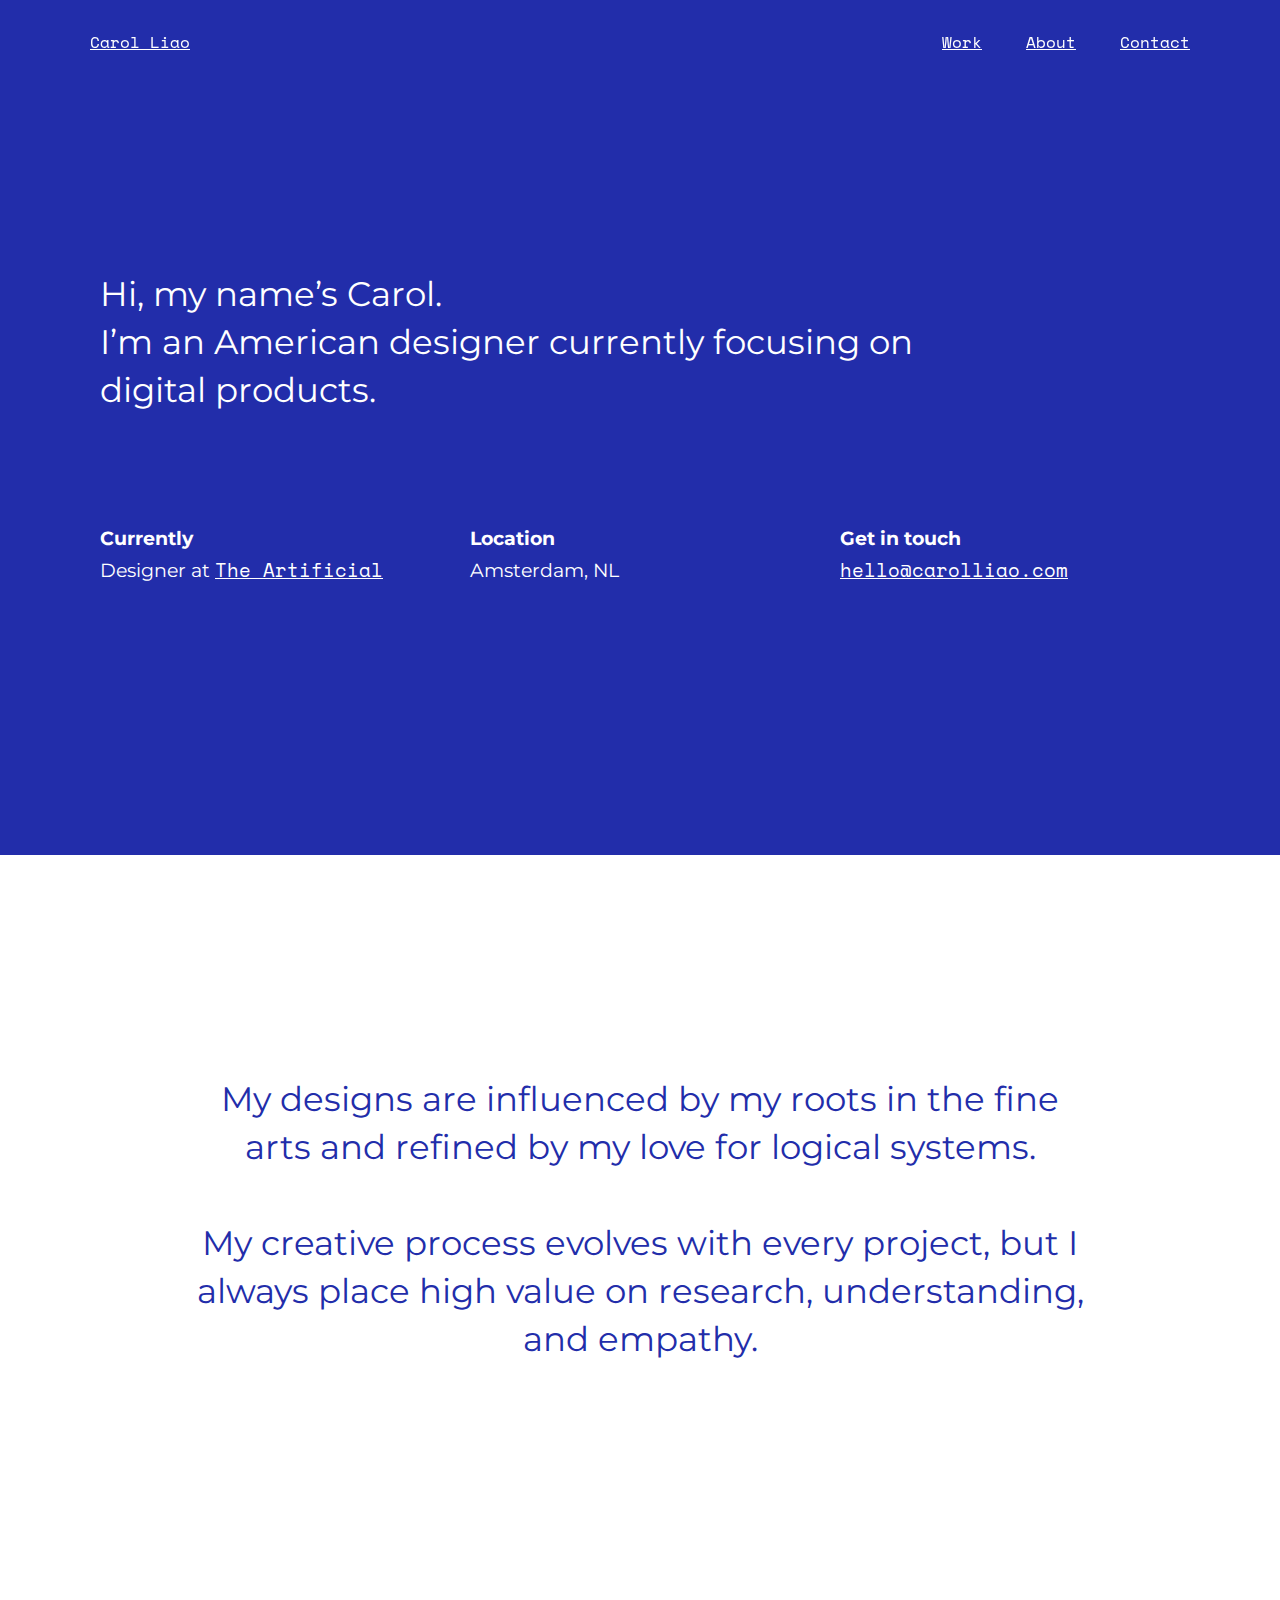
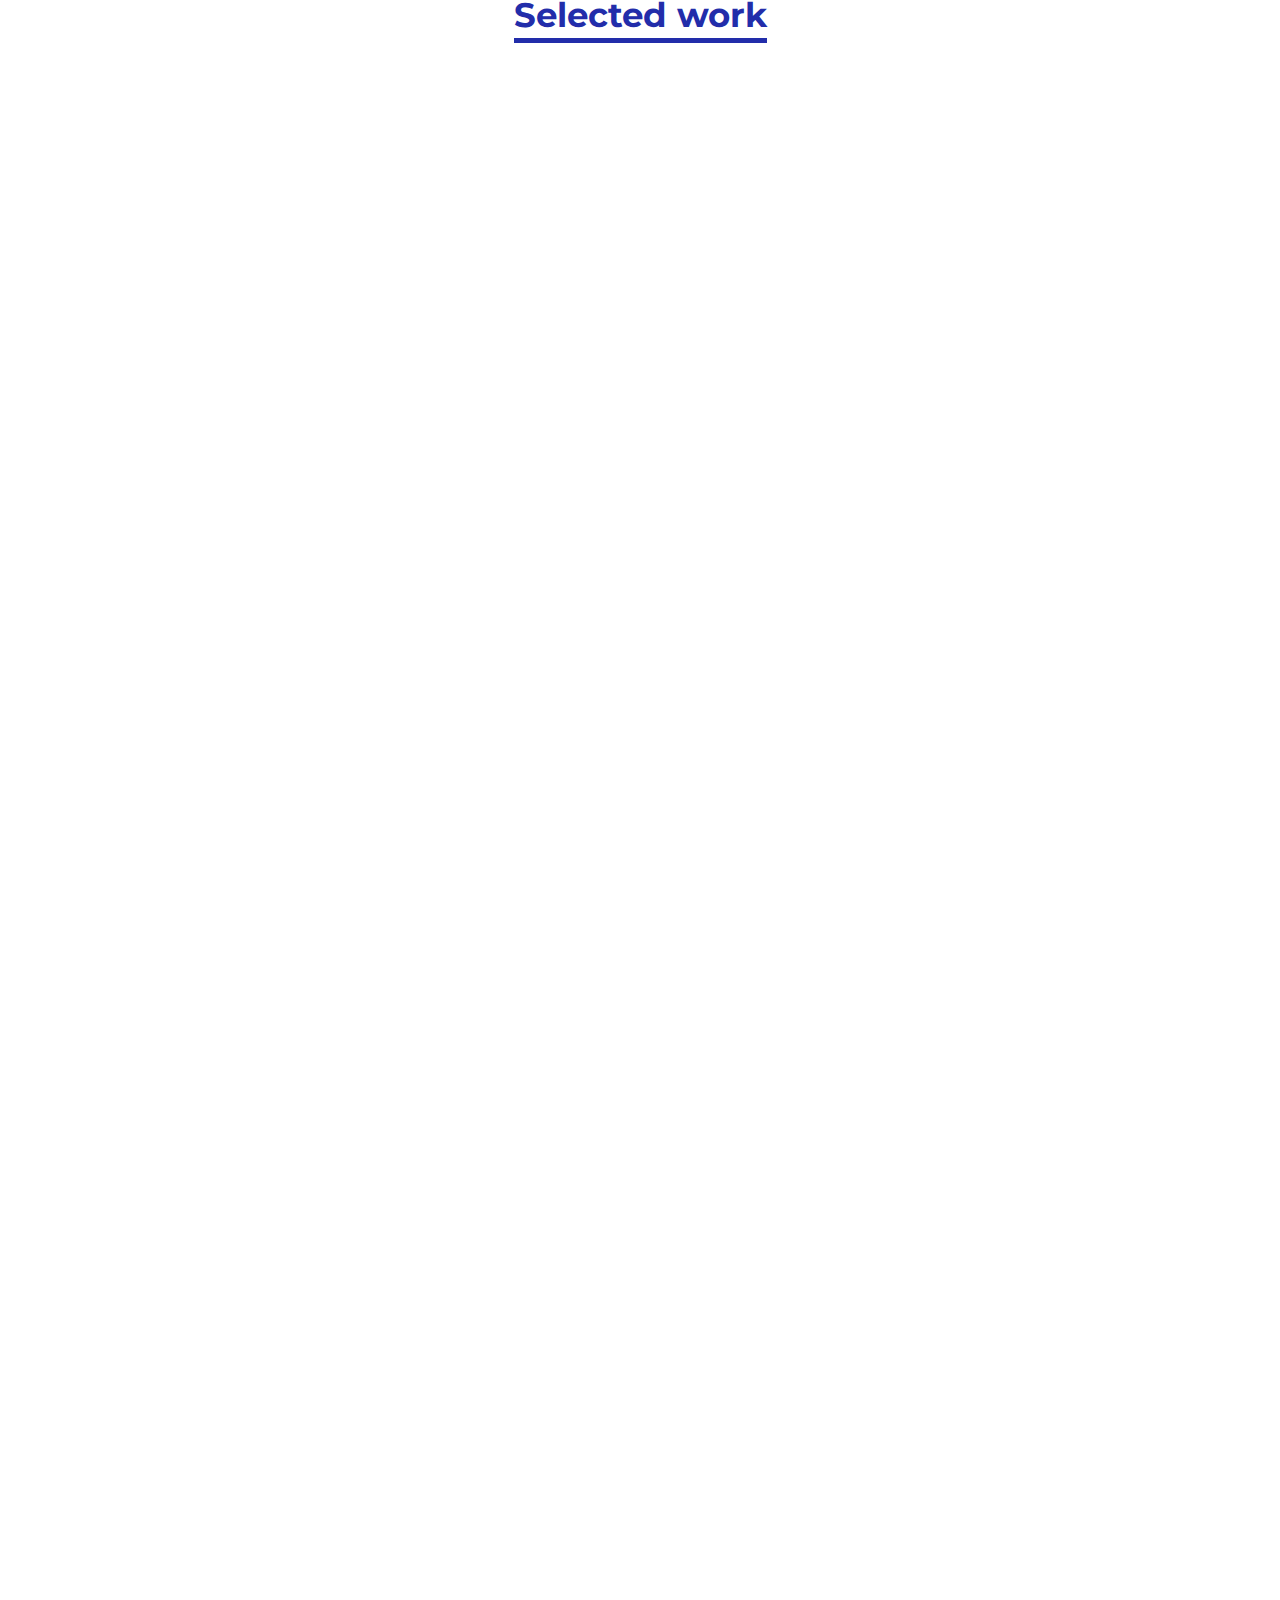
==== index.html @ 1e053249 "changing twitter link to GitHub" ====
<!DOCTYPE html>
<html lang="en">
    <head>
    <!-- –––––––––––––––––––––––––––– 
     BASIC PAGE NEEDS 
     –––––––––––––––––––––––––––– -->
        <meta charset="utf-8">
        <meta content="IE=edge" http-equiv="X-UA-Compatible">
        <meta content="user-scalable=no, width=device-width, initial-scale=1.0" name="viewport">
        <meta content="yes" name="apple-mobile-web-app-capable"><!-- The above 3 meta tags *must* come first in the head; any other head content must come *after* these tags -->
        <meta content="" name="description">
        <meta content="" name="author">
        <meta name="keywords" content=“ UX designer, UI designer, interaction designer, product designer, user experience design, visual design, multidisciplinary designer, graphic design, full stack designer, Boston University, creative, Internet of Things, women in tech, women in design, woman”/>
        <!--     <link rel="icon" href="../../favicon.ico">-->
        <title>
            Carol Liao | Graphic and UX Designer
        </title>
    <!-- –––––––––––––––––––––––––––– 
     CSS 
     –––––––––––––––––––––––––––– -->
        <link href="css/bootstrap.min.css" rel="stylesheet">
        <link href="css/style.css" rel="stylesheet">
        <link href="css/jquery.fancybox.css?v=2.1.5" media="screen" rel="stylesheet" type="text/css">
        <link href="css/paging.css" rel="stylesheet"><!-- Resource style -->
        
    <!-- –––––––––––––––––––––––––––– 
     JAVASCRIPT
     –––––––––––––––––––––––––––– -->

        <script src="js/jquery-2.1.1.min.js">
        </script>
        <script src="js/modernizr.js">
        </script>
        <script src="js/main.js">
        </script>
        <script>
              (function(i, s, o, g, r, a, m) {
                  i['GoogleAnalyticsObject'] = r;
                  i[r] = i[r] || function() {
                      (i[r].q = i[r].q || []).push(arguments)
                  }, i[r].l = 1 * new Date();
                  a = s.createElement(o),
                      m = s.getElementsByTagName(o)[0];
                  a.async = 1;
                  a.src = g;
                  m.parentNode.insertBefore(a, m)
              })(window, document, 'script', '//www.google-analytics.com/analytics.js', 'ga');

              ga('create', 'UA-42166381-1', 'auto');
              ga('send', 'pageview');
        </script>
    </head>
    <body>
        <!-- Menus -->
        <div class="container">
            <div class="menu white transition">
                <div class="col-lg-12">
                    <a class="col-lg-3 name" href="index.html#hero">Carol Liao</a>
                    <div class="col-lg-9 nav">
                    <ul>
                        <li><a href="#work">Work</a></li>
                        <li><a href="#about">About</a></li>
                        <li> <a href="#contact">Contact</a></li>
                    </ul>
                    </div>
                </div>
            </div>
        </div>
        <div class="side transition fade">
            Graphic and UX designer
        </div>
        <nav class="transition fade" id="cd-vertical-nav">
            <ul>
                <li>
                    <a data-number="1" href="#section1"><span class="cd-dot"></span> <span class="cd-label">Philips Sonicare Breath</span></a>
                </li>
                <li>
                    <a data-number="2" href="#section2"><span class="cd-dot"></span> <span class="cd-label">Monolith</span></a>
                </li>
             <!--    <li>
                    <a data-number="3" href="#section3"><span class="cd-dot"></span> <span class="cd-label">Philips Avent uGrow</span></a>
                </li> -->
                <li>
                    <a data-number="3" href="#section4"><span class="cd-dot"></span> <span class="cd-label">to [icon]</span></a>
                </li>
                <li>
                    <a data-number="4" href="#section5"><span class="cd-dot"></span> <span class="cd-label">Travel Pong</span></a>
                </li>
                <li>
                    <a data-number="5" href="#section6"><span class="cd-dot"></span> <span class="cd-label">Matterhorn</span></a>
                </li>
                <li>
                    <a data-number="6" href="#section7"><span class="cd-dot"></span> <span class="cd-label">Connective Framework</span></a>
                </li>
            </ul>
        </nav><a class="cd-nav-trigger cd-img-replace">Open navigation<span></span></a> 

        <!-- hero -->
        <div id="hero">
            <div class="background show transition">
                <div class="container">
                    <div class="col-md-10 herotext">
                        <h2>
                            Hi, my name’s Carol.<br>
                            I’m an American designer currently focusing on digital products.
                        </h2>
                    </div>
                        <h4 class="col-md-4 topmd herodetails">
                            <strong>Currently</strong><br>
                            Designer at <a href="http://www.theartificial.nl" target="blank">The Artificial</a>
                        </h4>
                        <h4 class="col-md-4 topmd herodetails">
                            <strong>Location</strong><br>
                            Amsterdam, NL
                        </h4>
                        <h4 class="col-md-4 topmd herodetails">
                            <strong>Get in touch</strong><br>
                            <a href="mailto:hello@carolliao.com" target="blank">hello@carolliao.com</a>
                        </h4>
                </div>
            </div>
        </div>

        <!-- statement -->
        <div class="container" id="statement">
            <div class="col-lg-10 col-lg-push-1">
                <h2 class="toplg center">
                    My designs are influenced by my roots in the fine arts and refined by my love for logical systems.<br>
                    <br>
                    My creative process evolves with every project, but I always place high value on research, understanding, and empathy.
                </h2>

                  <div class="center">
                    <h1 class="underline toplg">
                        Selected work
                    </h1>
                </div>
            </div>
        </div>

        <!-- Work -->
        <div class="transition fade">
            <div id="work">
                <section class="cd-section preview" id="section1">
                <div class="solid"></div>
                    <div class="container">
                        <div class="col-lg-4 topmd">
                            <h5>
                                UX / UI design
                            </h5>
                            <h1>
                                <a href="sonicarebreath.html">Philips Sonicare Breath App</a>
                            </h1>
                            <p>
                                A digital experience centered around animated visualizations designed to accompany a connected breath measuring device. <br><a href="sonicarebreath.html">More details</a>
                            </p>
                        </div><a href="sonicarebreath.html"><img class="col-lg-8" src="img/breath-0.png"></a>
                    </div>
                        <div class="container">
                            <a href="sonicarebreath.html"><img alt="Philips Sonicare Breath App" class="col-md-6 photo topoverlap" src="img/breath-3.gif"></a> <a href="sonicarebreath.html"><img alt="Philips Sonicare Breath App" class="col-md-7 col-md-push-5 photo bottomoverlap" src="img/breath-2.jpg"></a>
                        </div>
                </section><!-- cd-section -->
                
                <section class="cd-section preview" id="section2">
                <div class="solid"></div>
                    <div class="container">
                        <div class="col-lg-4 col-lg-push-8 topmd">
                            <h5>
                                UX / UI design
                            </h5>
                            <h1>
                                <a href="monolith.html">Monolith</a>
                            </h1>
                            <p>
                                A tool to help retailers take action and increase their in-store conversion. <br><a href="monolith.html">More details</a>
                            </p>

                        </div><a href="monolith.html"><img alt="Monolith" class="col-lg-8 col-lg-pull-4" src="img/monolith-0.png"></a>
                    </div>
                        <div class="container">
                            <a href="monolith.html"><img alt="Monolith" class="col-md-6 col-md-push-6 photo topoverlap" src="img/monolith-2.jpg"></a> <a href="monolith.html"><img alt="Monolith" class="col-md-7 bottomoverlap" src="img/monolith-5.png"></a>
                        </div>
                </section>
                <!-- <section class="cd-section preview" id="section3">
                <div class="solid"></div>
                    <div class="container">
                        <div class="col-lg-4 topmd">
                            <h5>
                                UX / UI design
                            </h5>
                            <h1>
                                <a href="ugrow.html">Philips Avent uGrow</a>
                            </h1>
                            <p>
                                An app that collects data from connected devices to provide parents with insights and personalized advice. <br><a href="ugrow.html">More details</a>
                            </p>
                        </div><a href="ugrow.html"><img alt="Philips AVENT uGrow app" class="col-lg-8" src="img/ugrow-0.png"></a>
                    </div>
                        <div class="container">
                            <a href="ugrow.html"><img alt="Philips AVENT uGrow app" class="col-md-7 photo topoverlap" src="img/ugrow-3.jpg"></a> <a href="ugrow.html"><img alt="Philips AVENT uGrow app" class="col-md-6 col-md-push-6 photo bottomoverlap" src="img/ugrow-2.png"></a>
                        </div>
                </section> -->
            <section class="cd-section preview" id="section4">
            <div class="solid"></div>
                <div class="container">
                    <div class="col-lg-4 col-lg-push-8 topmd">
                        <h5>
                            Iconography
                        </h5>
                        <h1>
                            <a href="toicon.html">to [icon]</a>
                        </h1>
                        <p>
                            A project to provide pixel-perfect icon series to the public for free. <br><a href="toicon.html">More details</a>
                        </p>
                    </div><a href="toicon.html"><img alt="to [icon]" class="col-lg-8 col-lg-pull-4" src="img/toicon-0.png"></a>
                </div>
                    <div class="container">
                        <a href="toicon.html"><img alt="to [icon]" class="col-md-7" src="img/toicon-1.png"></a> <a href="toicon.html"><img alt="to [icon]" class="col-md-5" src="img/toicon-4.gif"></a>
                    </div>
            </section>
            <section class="cd-section preview" id="section5">
            <div class="solid"></div>
                <div class="container">
                    <div class="col-lg-4 topmd">
                        <h5>
                            Photography / Web Design
                        </h5>
                        <h1>
                            <a href="travelpong.html">Travel Pong</a>
                        </h1>
                        <p>
                            A blog documenting a series of beer pong matches taking place in extraordinary locations through stories and photography. <br><a href="travelpong.html">More details</a>
                        </p>
                    </div><a href="travelpong.html"><img class="col-lg-8" src="img/travelpong-0.png"></a>
                </div>
                    <div class="container topsm">
                        <a href="travelpong.html"><img alt="Travel Pong" class="col-md-7 photo topoverlap" src="img/travelpong-1.jpg"></a> <a href="travelpong.html"><img alt="Travel Pong" class="col-md-6 col-md-push-6 photo bottomoverlap" src="img/travelpong-2.jpg"></a>
                    </div>
            </section>
            <section class="cd-section preview" id="section6">
            <div class="solid"></div>
                <div class="container">
                    <div class="col-lg-4 col-lg-push-8 topmd">
                        <h5>
                            Print Design
                        </h5>
                        <h1>
                            <a href="matterhorn.html">Matterhorn</a>
                        </h1>
                        <p>
                            An artist's book to capture the experience of viewing a three-dimensional sculpture in a two-dimensional booklet.<br><a href="matterhorn.html">More details</a>
                        </p>
                    </div><a href="matterhorn.html"><img class="col-lg-8 col-lg-pull-4" src="img/matterhorn-0.png"></a>
                </div>
                    <div class="container">
                        <a href="matterhorn.html"><img alt="Matterhorn" class="col-md-9 col-md-push-3 topsm topoverlap" src="img/matterhorn-1.png"></a> <a href="matterhorn.html"><img alt="Matterhorn" class="col-md-7 photo bottomoverlap" src="img/matterhorn-2.jpg"></a>
                    </div>
            </section>
            <section class="cd-section preview" id="section7">
            <div class="solid"></div>
                <div class="container">
                    <div class="col-lg-4 topmd">
                        <h5>
                            BFA Thesis
                        </h5>
                        <h1>
                            <a href="connectiveframework.html">Connective Framework</a>
                        </h1>
                        <p>
                            A series of formal and conceptual design experiments to study different types of connections and evoke the intricate ways disparate things can come together. <br><a href="connectiveframework.html">More details</a>
                        </p>
                    </div><a href="connectiveframework.html"><img class="col-lg-8" src="img/connectiveframework-0.png"></a>
                </div>
                    <div class="container topsm">
                        <a href="connectiveframework.html"><img alt="Connective Framework BFA Thesis" class="col-md-6 photo topoverlap" src="img/connectiveframework-2.jpg"></a> <a href="connectiveframework.html"><img alt="Connective Framework BFA Thesis" class="col-md-7 col-md-push-6 bottomoverlap" src="img/connectiveframework-4.gif"></a>
                    </div>
            </section><!-- end fade -->
            </div>

            <!-- about -->
            <div id="about">
                <div class="center">
                    <h1 class="underline">
                        A bit about me
                    </h1>
                </div>
                <div class="container">
                    <div class="col-md-7 topmd">
                        <h3>
                            My specialties lie in UX/UI, print, & editorial design. I also dabble in front-end coding, writing, and handlettering.<br>
                            <br>
                        </h3>
                        <h3>
                            I spend my spare time refining "The Carolizer" cocktail and seeing as much of the world as I can.
                        </h3>
                    </div>
                    <div class="col-md-4 col-md-push-1 topmd">
                        <h3>
                            Other things i &hearts;
                            <ul class="aboutimages">
                                <li>
                                    Battlestar Galactica
                                </li>
                                <li>
                                    Fun typography
                                </li>
                                <li>
                                    The Lonely Island
                                </li>
                                <li>
                                    Rick and Morty
                                </li>
                                <li>
                                    Chet Faker
                                </li>
                                <li>
                                    Breakfast for dinner
                                </li>
                                <li class="bg">
                                    
                                </li>
                            </ul>
                        </h3>
                    </div>
                </div><!-- end about -->
            </div>

            <!-- footer -->
            <div id="contact">
                <div class="container">
                    <div class="col-md-12 center">
                        <h3>
                            CV and references available upon request<br>
                        
                            <a href="mailto:hello@carolliao.com" target="blank">hello@carolliao.com</a>
                        </h3>
                        <h3 class="topmd">
                            Elsewhere on the web<br>
                            <a href="http://www.linkedin.com/in/cliao90" target="blank">linkedin</a> / <a href="http://medium.com/@thecarolizer" target="blank">medium</a> / <a href="http://www.behance.net/carolliao" target="blank">behance</a> / <a href="https://github.com/cliao" target="blank">github</a>
                        </h3>
                    </div>
                </div>
                <div class="container toplg">
                    <div class="col-xs-6">
                        <h5>
                            copyright 2017
                        </h5>
                    </div>
                    <div class="col-xs-6">
                        <h5 class="right">
                            portfolio v4
                        </h5>
                    </div>
                </div>
            </div><!-- end footer -->
        </div>
    <!-- –––––––––––––––––––––––––––– 
     JAVASCRIPT
     –––––––––––––––––––––––––––– -->
        <!-- SMOOTH SCROLL TO ANCHOR POINT-->
        <script type="text/javascript">
              $('a[href*=#]:not([href=#])').click(function() {
                  if(location.pathname.replace(/^\//, '') == this.pathname.replace(/^\//, '') || location.hostname == this.hostname) {

                      var target = $(this.hash);
                      target = target.length ? target : $('[name=' + this.hash.slice(1) + ']');
                      if(target.length) {
                          $('html,body').animate({
                              scrollTop: target.offset().top
                          }, 250);
                          return false;
                      }
                  }
              });
        </script>
    </body>
</html>
---- css/style.css ----
@import url('https://fonts.googleapis.com/css?family=Montserrat:400,500,700|Space+Mono');

/* ––––––––––––––––––––––––––––
   GENERAL STYLES
   –––––––––––––––––––––––––––– */

body {
    font-family: 'montserrat', sans-serif;
    font-size: 1rem;
    max-width: 100%;
    overflow-x: hidden;
    color: #222daa;
    text-align: left;
}

ol, ul {
    list-style: none;
    padding: 0;
}

img {
    width: 100%;
    margin-bottom: 60px;
}

::-moz-selection {
    background: #ED5656;
    color: white;
}

::selection {
    background: #ED5656;
    color: white;
}

.topsm {
    margin-top: 30px;
}

.topmd {
    margin-top: 50px;
}

.toplg {
    margin-top: 70px;
}

.topxl {
    margin-top: 100px;
}

.bottomoverlap {
    margin-top: 0px;
}

.topoverlap {
    z-index: 1;
}

.preview {
    margin-bottom: 0px;
}

.solid {
    height: 0;
    top: 0;
}


/* ––––––––––––––––––––––––––––
   TYPOGRAPHY
   –––––––––––––––––––––––––––– */

p {
    font-size: 1rem;
    line-height: 1.6rem;
    color: #292929;
    font-weight: 400;
}

a {
    color: #222daa;
    text-decoration: underline;
    text-align: left;
    font-family: 'Space Mono', sans-serif;
}

a:hover {
    color: #ED5656;
    cursor: crosshair;
}

a:visited {
    text-decoration: none;
}

a:focused {
    text-decoration: none;
}

a:active {
    color: #222daa;
    text-decoration: none;
}

h1 {
    font-family: 'montserrat', sans-serif;
    font-weight: 700;
    font-size: 2rem;
    line-height: 2.8rem;
    margin-bottom: 14px;
}

h1 a {
    font-family: 'montserrat', sans-serif;
    text-decoration: none;
}

h1 a:hover {
    text-decoration: none;
}

h2 {
    font-family: 'montserrat', sans-serif;
    font-weight: 500;
    font-size: 1.5rem;
    line-height: 2.2rem;
}

h3 {
    font-weight: 500;
    font-size: 1.3rem;
    line-height: 2rem;
}

h3 a {
    font-family: 'montserrat', sans-serif;
    font-weight: 500;
}

h4 {
    font-family: 'montserrat', sans-serif;
    font-weight: 400;
    font-size: 1.2rem;
    line-height: 2rem;
}

h5 {
    font-family: 'Space Mono', sans-serif;
    font-size: 1rem;
    line-height: 1.8rem;
}

h6 {
}

.center {
    text-align: center;
}

.right {
    text-align: right;
}

.underline {
    border-bottom: 5px solid currentColor;
    display: inline-block;
    line-height: 1.4;
}


/* ––––––––––––––––––––––––––––
   NAVIGATION
   –––––––––––––––––––––––––––– */

nav {
    display: none;
}

.menu {
    position: fixed;
    top: 0;
    width: 100%;
    right: 0;
    left: 0;
    background-color: #ffffff;
    padding: 10px 0 0px;
    z-index: 9999;
}

.menu li {
    padding: 0 20px 0 15px;
    display: inline-block;
}

.white {
    background-color: transparent;
}

.white a {
    color: #ffffff;
}


/* ––––––––––––––––––––––––––––
   HERO
   –––––––––––––––––––––––––––– */

.background {
    background-color: #222daa;
    color: #ffffff;
    opacity: 0;
    height: 95vh;
}

.herotext {
    padding-top: 30vh;
}

.herodetails {
    display: none;
}

/* ––––––––––––––––––––––––––––
   PROJECT PAGES
   –––––––––––––––––––––––––––– */

.projecthero {
    background-color: #F6F8F9;
    height: 500px;
    padding-top: 40px;
}

.menuproject {
    z-index: 9999;
    position: fixed;
    top: 0;
    width: 100%;
    right: 0;
    left: 0;
    background-color: #fff;
    padding: 10px 0 0px;
}
.menuproject li {
    padding: 0 20px 0 15px;
    display: inline-block;
}

.push {
    margin-top: 50px;
}

.fade {
    opacity: 0;
}

.show {
    opacity: 1;
}

.show::before {
    opacity: 1;
}

.transition {
    -webkit-transition: all .4s ease-in-out;
    -moz-transition: all .4s ease-in-out;
    -o-transition: all .4s ease-in-out;
    transition: all .4s ease-in-out;
}

.transition::before {
    -webkit-transition: all .4s ease-in-out;
    -moz-transition: all .4s ease-in-out;
    -o-transition: all .4s ease-in-out;
    transition: all .4s ease-in-out;
}

.transition::after {
    -webkit-transition: all .4s ease-in-out;
    -moz-transition: all .4s ease-in-out;
    -o-transition: all .4s ease-in-out;
    transition: all .4s ease-in-out;
}

.side {
    font-family: 'Space Mono', sans-serif;
    position: fixed;
    top: 60%;
    left: 55px;
    text-align: right;
    white-space: nowrap;
    color: #222daa;
    z-index: 999;
    display: none;
    -moz-transform-origin: 0 100%;
    -ms-transform-origin: 0 100%;
    -webkit-transform-origin: 0 100%;
    transform-origin: 0 100%;
    -moz-transform: rotate(270deg);
    -ms-transform: rotate(270deg);
    -webkit-transform: rotate(270deg);
    transform: rotate(270deg);
}


/* ––––––––––––––––––––––––––––
   SECTIONS
   –––––––––––––––––––––––––––– */

#hero {}

#hero a {
    color: #ffffff;
}

#statement {
    padding-bottom: 120px;
}

#work {
    background-color: #F6F8F9;
}

#about {
    margin-top: 50px;
}

#about a {
    text-decoration: underline;
}

#contact {
    padding: 30vh 0 5vh;
    margin-top: 50px;
    color: #ffffff;
    background-color: #0E172D;
}

#contact a {
    color: #ffffff;
    text-decoration: underline;
}

#contact a:hover {
    color: #ED5656;
    ;
}


/* ––––––––––––––––––––––––––––
   PROJECTS
   –––––––––––––––––––––––––––– */

.inline {
    margin-left: auto;
    margin-right: auto;
    width: 90%;
    display: none;
}


/* ––––––––––––––––––––––––––––
   ABOUT ME
   –––––––––––––––––––––––––––– */

.bg {
    display: none;
}

.aboutimages {
    text-decoration: none;
}


/* ––––––––––––––––––––––––––––
   MEDIA QUERIES
   –––––––––––––––––––––––––––– */

/*for tablet*/

@media (min-width: 768px) {
    .herotext {
        padding-top: 20vh;
    }
    .push {
        margin-top: 100px;
    }
    .bottomoverlap {
        margin-top: -200px;
    }
}

/*for desktop*/

@media (min-width: 992px) {
    p {
        font-size: 1rem;
        line-height: 1.85rem;
    }
    h1 {       
        font-size: 2.1rem;
        line-height: 3rem;
    }
    h2 {
        font-weight: 400;
        font-size: 2.1rem;
        line-height: 3rem;
    }
    h3 {
        font-weight: 400;
        font-size: 1.8rem;
        line-height: 3.4rem;
    }
    h5 {}
    h6 {}
    img {}
    .photo {
        padding: 0;
        -webkit-box-shadow: -12px 12px 25px 0 rgba(0, 0, 0, 0.14);
        -moz-box-shadow: -12px 12px 25px 0 rgba(0, 0, 0, 0.14);
        box-shadow: -12px 12px 25px 0 rgba(0, 0, 0, 0.14);
    }
    .side {
        display: inline;
    }
    nav {
        display: inline;
    }
    .herotext {
        padding-top: 30vh;
    }
    .herodetails {
    display: block;
    }
    .bottomoverlap {
        margin-top: -300px;
    }

    #about {
        margin-top: 0;
        margin-bottom: 200px;
    }
    .solid {
        width: 100%;
        height: 420px;
        top: -130px;
        position: absolute;
        background: #ffffff;
        z-index: 0;
    }
    .preview {
        margin-bottom: 200px;
    }
    .menu {
        background-color: transparent;
        padding: 30px 60px 0;
    }
    .menu li {
    padding-left: 40px;
    padding-right: 0;
    }
    .menuproject {
        background-color: transparent;
        padding: 30px 60px 0;
    }
    .menuproject li {
    padding-left: 40px;
    padding-right: 0;
    }
    .projecthero {
        padding-top: 0;
    }
    .nav {
        text-align: right;
    }
    .details {
        visibility: visible;
    }
    .aboutimages {
        text-decoration: underline;
    }
    .aboutimages :hover{
        cursor: crosshair;
    }
    .bg {
        display: block;
        position: fixed;
        top: 20vh;
        right: 0;
        bottom: 0;
        left: 0;
        background-repeat: no-repeat;
        background-size: 800px;
        z-index: -1;
        transition: .5s;
        margin: auto;
        width: 800px;
        pointer-events: none;
    }

    .aboutimages li:first-child:hover~.bg {
        background-image: url("../img/about/bsg.gif");
    }

    .aboutimages li:nth-child(2):hover~.bg {
        background-image: url("../img/about/type.gif");
    }

    .aboutimages li:nth-child(3):hover~.bg {
        background-image: url("../img/about/lonelyisland.gif");
    }

    .aboutimages li:nth-child(4):hover~.bg {
        background-image: url("../img/about/rickandmorty.gif");
    }

    .aboutimages li:nth-child(5):hover~.bg {
        background-image: url("../img/about/chetfaker.gif");
    }

    .aboutimages li:nth-child(6):hover~.bg {
        background-image: url("../img/about/food.gif");
    }
    .topsm {
        margin-top: 40px;
    }
    .topmd {
        margin-top: 100px;
    }
    .toplg {
        margin-top: 220px;
    }
    .topxl {
        margin-top: 350px;
    }
}
---- css/paging.css ----
/* -------------------------------- 

Modules - reusable parts of our design

-------------------------------- */
.cd-img-replace {
  /* replace text with a background-image */
  display: inline-block;
  overflow: hidden;
  text-indent: 100%;
  white-space: nowrap;
}

/* -------------------------------- 

Main components 

-------------------------------- */
.cd-section {
  min-height: 100%;
  position: relative;
  padding: 4rem 0 4rem;
  
}
/*.cd-section:nth-of-type(odd) {
  background-color: #3e3947;
}
.cd-section:nth-of-type(odd) p {
  color: #898099;
}
.cd-section:nth-of-type(even) {
  background-color: #745360;
}
.cd-section:nth-of-type(even) p {
  color: #bda3ad;
}*/

@media only screen and (min-width: 768px) {
.cd-section {

  padding: 8rem 0 3rem;
}

}


.cd-scroll-down {
  position: absolute;
  left: 50%;
  right: auto;
  -webkit-transform: translateX(-50%);
  -moz-transform: translateX(-50%);
  -ms-transform: translateX(-50%);
  -o-transform: translateX(-50%);
  transform: translateX(-50%);
  bottom: 20px;
  width: 38px;
  height: 44px;
  background: url("img/cd-arrow-bottom.svg") no-repeat center center;
}

/* No Touch devices */
.cd-nav-trigger {
  display: none;
}

.no-touch #cd-vertical-nav {
  position: fixed;
  right: 30px;
  top: 50%;
  bottom: auto;
  -webkit-transform: translateY(-50%);
  -moz-transform: translateY(-50%);
  -ms-transform: translateY(-50%);
  -o-transform: translateY(-50%);
  transform: translateY(-50%);
  z-index: 1;

}
.no-touch #cd-vertical-nav li {
  text-align: right;
}
.no-touch #cd-vertical-nav a {
  display: inline-block;
  /* prevent weird movements on hover when you use a CSS3 transformation - webkit browsers */
  -webkit-backface-visibility: hidden;
  backface-visibility: hidden;
}
.no-touch #cd-vertical-nav a:after {
  content: "";
  display: table;
  clear: both;
}
.no-touch #cd-vertical-nav a span {
  float: right;
  display: inline-block;

}
.no-touch #cd-vertical-nav a:hover span {
  border-color: #222daa;
}
.no-touch #cd-vertical-nav a:hover .cd-label {
  opacity: 1;
}
.no-touch #cd-vertical-nav a.is-selected .cd-dot {
  background-color: #222daa;
}
.no-touch #cd-vertical-nav a:hover.is-selected .cd-dot {
  background-color: #222daa;
}
.no-touch #cd-vertical-nav .cd-dot {
  position: relative;
  /* we set a top value in order to align the dot with the label. If you change label's font, you may need to change this top value*/
  top: 15px;
  height: 10px;
  width: 10px;
  background-color: rgba(0, 0, 255, 0);
  border: 1px solid #222daa;
  -moz-border-radius:10px;
  -webkit-border-radius: 10px;
}
.no-touch #cd-vertical-nav .cd-label {
  position: relative;
  margin-right: 10px;
  padding: .4em .4em;
  color: #222daa;
  font-size: .9rem;
  -webkit-transition: -webkit-transform 0.2s, opacity 0.2s;
  -moz-transition: -moz-transform 0.2s, opacity 0.2s;
  transition: transform 0.2s, opacity 0.2s;
  opacity: 0;
  -webkit-transform-origin: 100% 50%;
  -moz-transform-origin: 100% 50%;
  -ms-transform-origin: 100% 50%;
  -o-transform-origin: 100% 50%;
  transform-origin: 100% 50%;
}

/* Touch devices */


.touch #cd-vertical-nav {
  display: none;
}

/*.touch .cd-nav-trigger {
  display: block;
  z-index: 2;
  position: fixed;
  bottom: 30px;
  right: 5%;
  height: 44px;
  width: 44px;
  border-radius: 0.25em;
  background: rgba(255, 255, 255, 0.9);
}
.touch .cd-nav-trigger span {
  position: absolute;
  height: 4px;
  width: 4px;
  background-color: #3e3947;
  border-radius: 50%;
  left: 50%;
  top: 50%;
  bottom: auto;
  right: auto;
  -webkit-transform: translateX(-50%) translateY(-50%);
  -moz-transform: translateX(-50%) translateY(-50%);
  -ms-transform: translateX(-50%) translateY(-50%);
  -o-transform: translateX(-50%) translateY(-50%);
  transform: translateX(-50%) translateY(-50%);
}
.touch .cd-nav-trigger span::before, .touch .cd-nav-trigger span::after {
  content: '';
  height: 100%;
  width: 100%;
  position: absolute;
  left: 0;
  background-color: inherit;
  border-radius: inherit;
}
.touch .cd-nav-trigger span::before {
  top: -9px;
}
.touch .cd-nav-trigger span::after {
  bottom: -9px;
}

.touch #cd-vertical-nav a {
  display: block;
  padding: 1em;
  border-bottom: 1px solid rgba(62, 57, 71, 0.1);
}
.touch #cd-vertical-nav a span:first-child {
  display: none;
}
.touch #cd-vertical-nav a.is-selected span:last-child {
  color: #005FA0;
}
.touch #cd-vertical-nav.open {
  -webkit-transform: scale(1);
  -moz-transform: scale(1);
  -ms-transform: scale(1);
  -o-transform: scale(1);
  transform: scale(1);
}
.touch #cd-vertical-nav.open + .cd-nav-trigger {
  background-color: transparent;
}
.touch #cd-vertical-nav.open + .cd-nav-trigger span {
  background-color: rgba(62, 57, 71, 0);
}
.touch #cd-vertical-nav.open + .cd-nav-trigger span::before, .touch #cd-vertical-nav.open + .cd-nav-trigger span::after {
  background-color: #3e3947;
  height: 3px;
  width: 20px;
  border-radius: 0;
  left: -8px;
}
.touch #cd-vertical-nav.open + .cd-nav-trigger span::before {
  -webkit-transform: rotate(45deg);
  -moz-transform: rotate(45deg);
  -ms-transform: rotate(45deg);
  -o-transform: rotate(45deg);
  transform: rotate(45deg);
  top: 1px;
}
.touch #cd-vertical-nav.open + .cd-nav-trigger span::after {
  -webkit-transform: rotate(135deg);
  -moz-transform: rotate(135deg);
  -ms-transform: rotate(135deg);
  -o-transform: rotate(135deg);
  transform: rotate(135deg);
  bottom: 0;
}
.touch #cd-vertical-nav li:last-child a {
  border-bottom: none;
}
*/
@media only screen and (min-width: 768px) {
  .touch .cd-nav-trigger, .touch #cd-vertical-nav {
    bottom: 40px;
  }
}
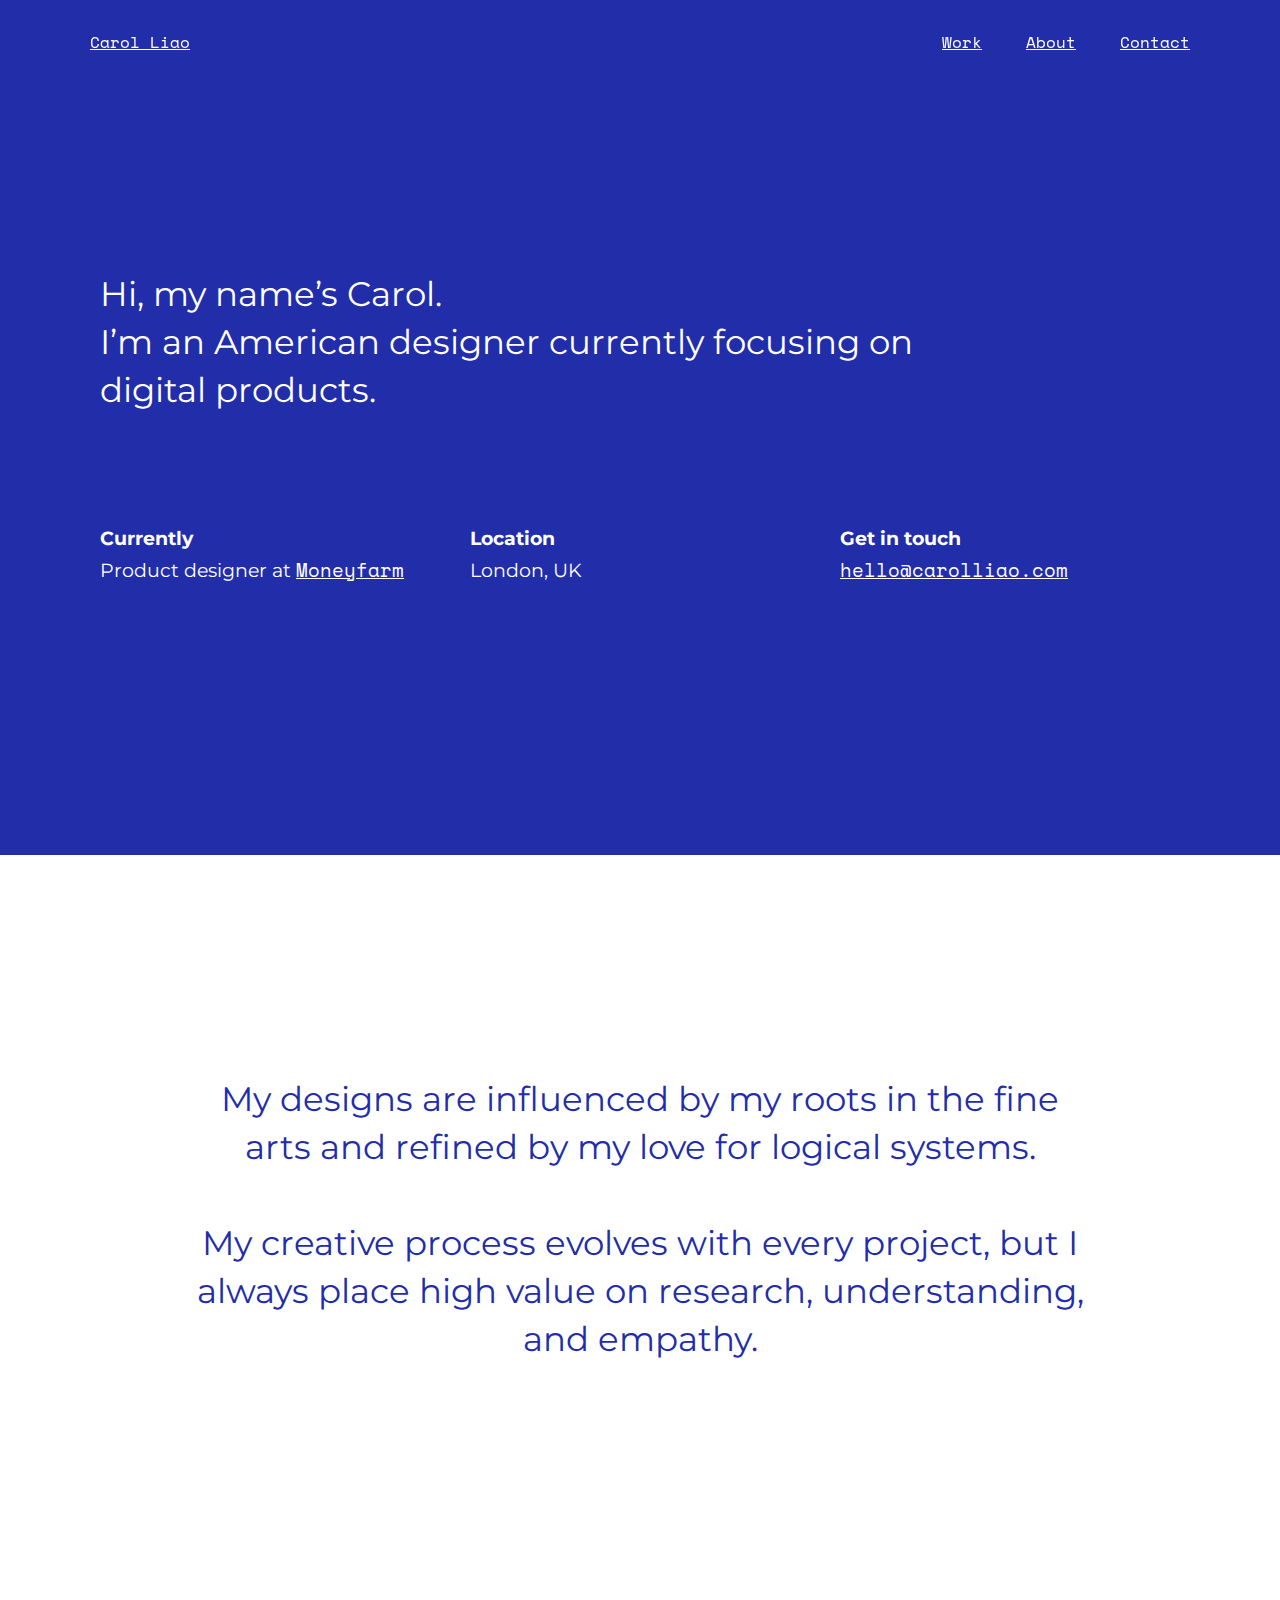
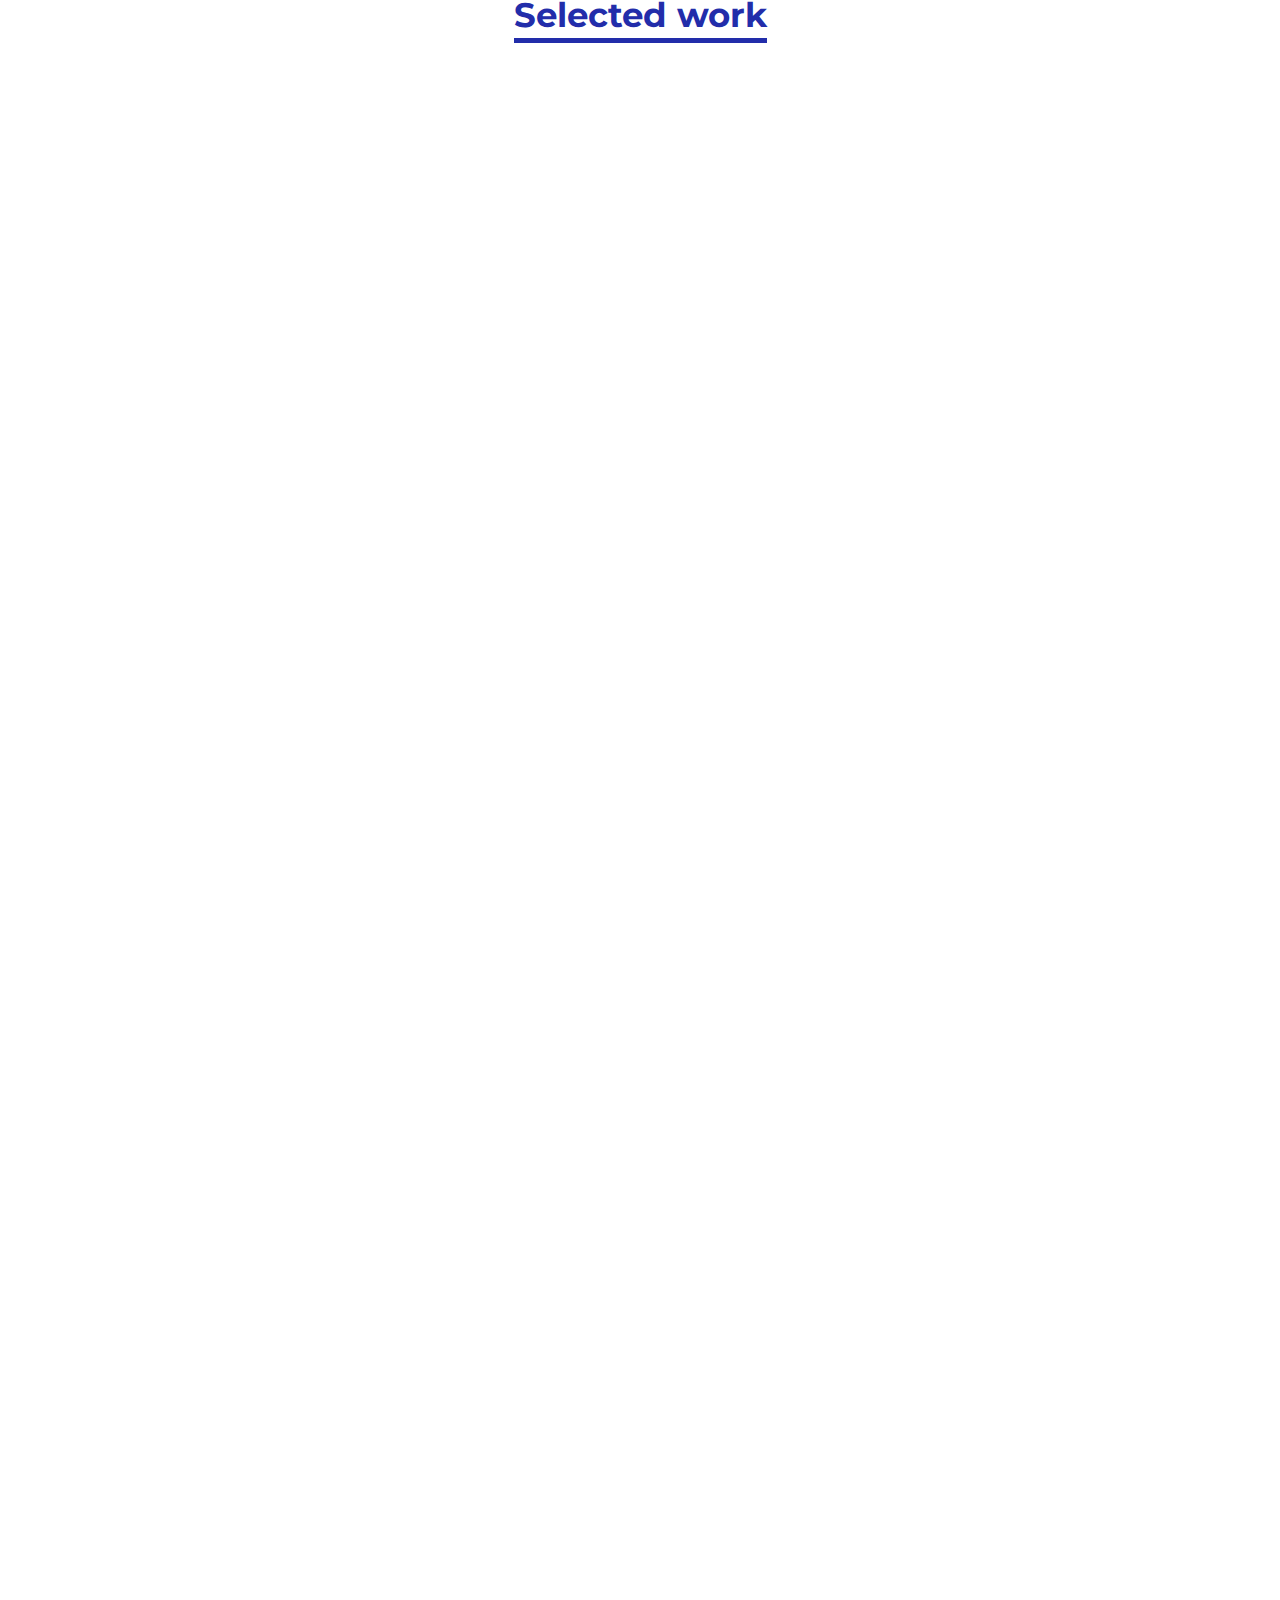
==== commit fa5a2e16: "Dutch ready beginnings, copy right year, side title, and location details changed" ====
--- a/index.html
+++ b/index.html
@@ -13,7 +13,7 @@
         <meta name="keywords" content=“ UX designer, UI designer, interaction designer, product designer, user experience design, visual design, multidisciplinary designer, graphic design, full stack designer, Boston University, creative, Internet of Things, women in tech, women in design, woman”/>
         <!--     <link rel="icon" href="../../favicon.ico">-->
         <title>
-            Carol Liao | Graphic and UX Designer
+            Carol Liao | UX and Graphic designer
         </title>
     <!-- –––––––––––––––––––––––––––– 
      CSS 
@@ -67,7 +67,7 @@
             </div>
         </div>
         <div class="side transition fade">
-            Graphic and UX designer
+            UX and Graphic designer
         </div>
         <nav class="transition fade" id="cd-vertical-nav">
             <ul>
@@ -81,16 +81,16 @@
                     <a data-number="3" href="#section3"><span class="cd-dot"></span> <span class="cd-label">Philips Avent uGrow</span></a>
                 </li> -->
                 <li>
-                    <a data-number="3" href="#section4"><span class="cd-dot"></span> <span class="cd-label">to [icon]</span></a>
-                </li>
-                <li>
-                    <a data-number="4" href="#section5"><span class="cd-dot"></span> <span class="cd-label">Travel Pong</span></a>
-                </li>
-                <li>
-                    <a data-number="5" href="#section6"><span class="cd-dot"></span> <span class="cd-label">Matterhorn</span></a>
-                </li>
-                <li>
-                    <a data-number="6" href="#section7"><span class="cd-dot"></span> <span class="cd-label">Connective Framework</span></a>
+                    <a data-number="3" href="#section3"><span class="cd-dot"></span> <span class="cd-label">Dutch Ready</span></a>
+                </li>
+                <li>
+                    <a data-number="4" href="#section4"><span class="cd-dot"></span> <span class="cd-label">to [icon]</span></a>
+                </li>
+                <li>
+                    <a data-number="5" href="#section5"><span class="cd-dot"></span> <span class="cd-label">Travel Pong</span></a>
+                </li>
+                <li>
+                    <a data-number="6" href="#section6"><span class="cd-dot"></span> <span class="cd-label">Connective Framework</span></a>
                 </li>
             </ul>
         </nav><a class="cd-nav-trigger cd-img-replace">Open navigation<span></span></a> 
@@ -107,11 +107,11 @@
                     </div>
                         <h4 class="col-md-4 topmd herodetails">
                             <strong>Currently</strong><br>
-                            Designer at <a href="http://www.theartificial.nl" target="blank">The Artificial</a>
+                            Product designer at <a href="http://www.moneyfarm.com" target="blank">Moneyfarm</a>
                         </h4>
                         <h4 class="col-md-4 topmd herodetails">
                             <strong>Location</strong><br>
-                            Amsterdam, NL
+                            London, UK
                         </h4>
                         <h4 class="col-md-4 topmd herodetails">
                             <strong>Get in touch</strong><br>
@@ -181,6 +181,25 @@
                             <a href="monolith.html"><img alt="Monolith" class="col-md-6 col-md-push-6 photo topoverlap" src="img/monolith-2.jpg"></a> <a href="monolith.html"><img alt="Monolith" class="col-md-7 bottomoverlap" src="img/monolith-5.png"></a>
                         </div>
                 </section>
+                <section class="cd-section preview" id="section3">
+                <div class="solid"></div>
+                    <div class="container">
+                        <div class="col-lg-4 topmd">
+                            <h5>
+                                Branding / Web Design 
+                            </h5>
+                            <h1>
+                                <a href="dutchready.html">Dutch Ready</a>
+                            </h1>
+                            <p>
+                                An identity and web experience for a Dutch tutoring company focusing on helping expats achieve conversational fluency. <br><a href="dutchready.html">More details</a>
+                            </p>
+                        </div><a href="dutchready.html"><img class="col-lg-8" src="img/dutchready-0.png"></a>
+                    </div>
+                        <div class="container">
+                            <a href="dutchready.html"><img alt="Dutch Ready" class="col-md-6 photo topoverlap" src="img/dutchready-1.jpg"></a> <a href="dutchready.html"><img alt="Dutch Ready" class="col-md-7 col-md-push-5 photo bottomoverlap" src="img/dutchready-4.png"></a>
+                        </div>
+                </section><!-- cd-section -->
                 <!-- <section class="cd-section preview" id="section3">
                 <div class="solid"></div>
                     <div class="container">
@@ -238,7 +257,7 @@
                         <a href="travelpong.html"><img alt="Travel Pong" class="col-md-7 photo topoverlap" src="img/travelpong-1.jpg"></a> <a href="travelpong.html"><img alt="Travel Pong" class="col-md-6 col-md-push-6 photo bottomoverlap" src="img/travelpong-2.jpg"></a>
                     </div>
             </section>
-            <section class="cd-section preview" id="section6">
+           <!--  <section class="cd-section preview" id="section6">
             <div class="solid"></div>
                 <div class="container">
                     <div class="col-lg-4 col-lg-push-8 topmd">
@@ -256,8 +275,8 @@
                     <div class="container">
                         <a href="matterhorn.html"><img alt="Matterhorn" class="col-md-9 col-md-push-3 topsm topoverlap" src="img/matterhorn-1.png"></a> <a href="matterhorn.html"><img alt="Matterhorn" class="col-md-7 photo bottomoverlap" src="img/matterhorn-2.jpg"></a>
                     </div>
-            </section>
-            <section class="cd-section preview" id="section7">
+            </section> -->
+            <section class="cd-section preview" id="section6">
             <div class="solid"></div>
                 <div class="container">
                     <div class="col-lg-4 topmd">
@@ -288,7 +307,7 @@
                 <div class="container">
                     <div class="col-md-7 topmd">
                         <h3>
-                            My specialties lie in UX/UI, print, & editorial design. I also dabble in front-end coding, writing, and handlettering.<br>
+                            My specialties lie in UX/UI, print, & editorial design. I also dabble in front-end coding, writing, and hand lettering.<br>
                             <br>
                         </h3>
                         <h3>
@@ -344,7 +363,7 @@
                 <div class="container toplg">
                     <div class="col-xs-6">
                         <h5>
-                            copyright 2017
+                            copyright 2018
                         </h5>
                     </div>
                     <div class="col-xs-6">
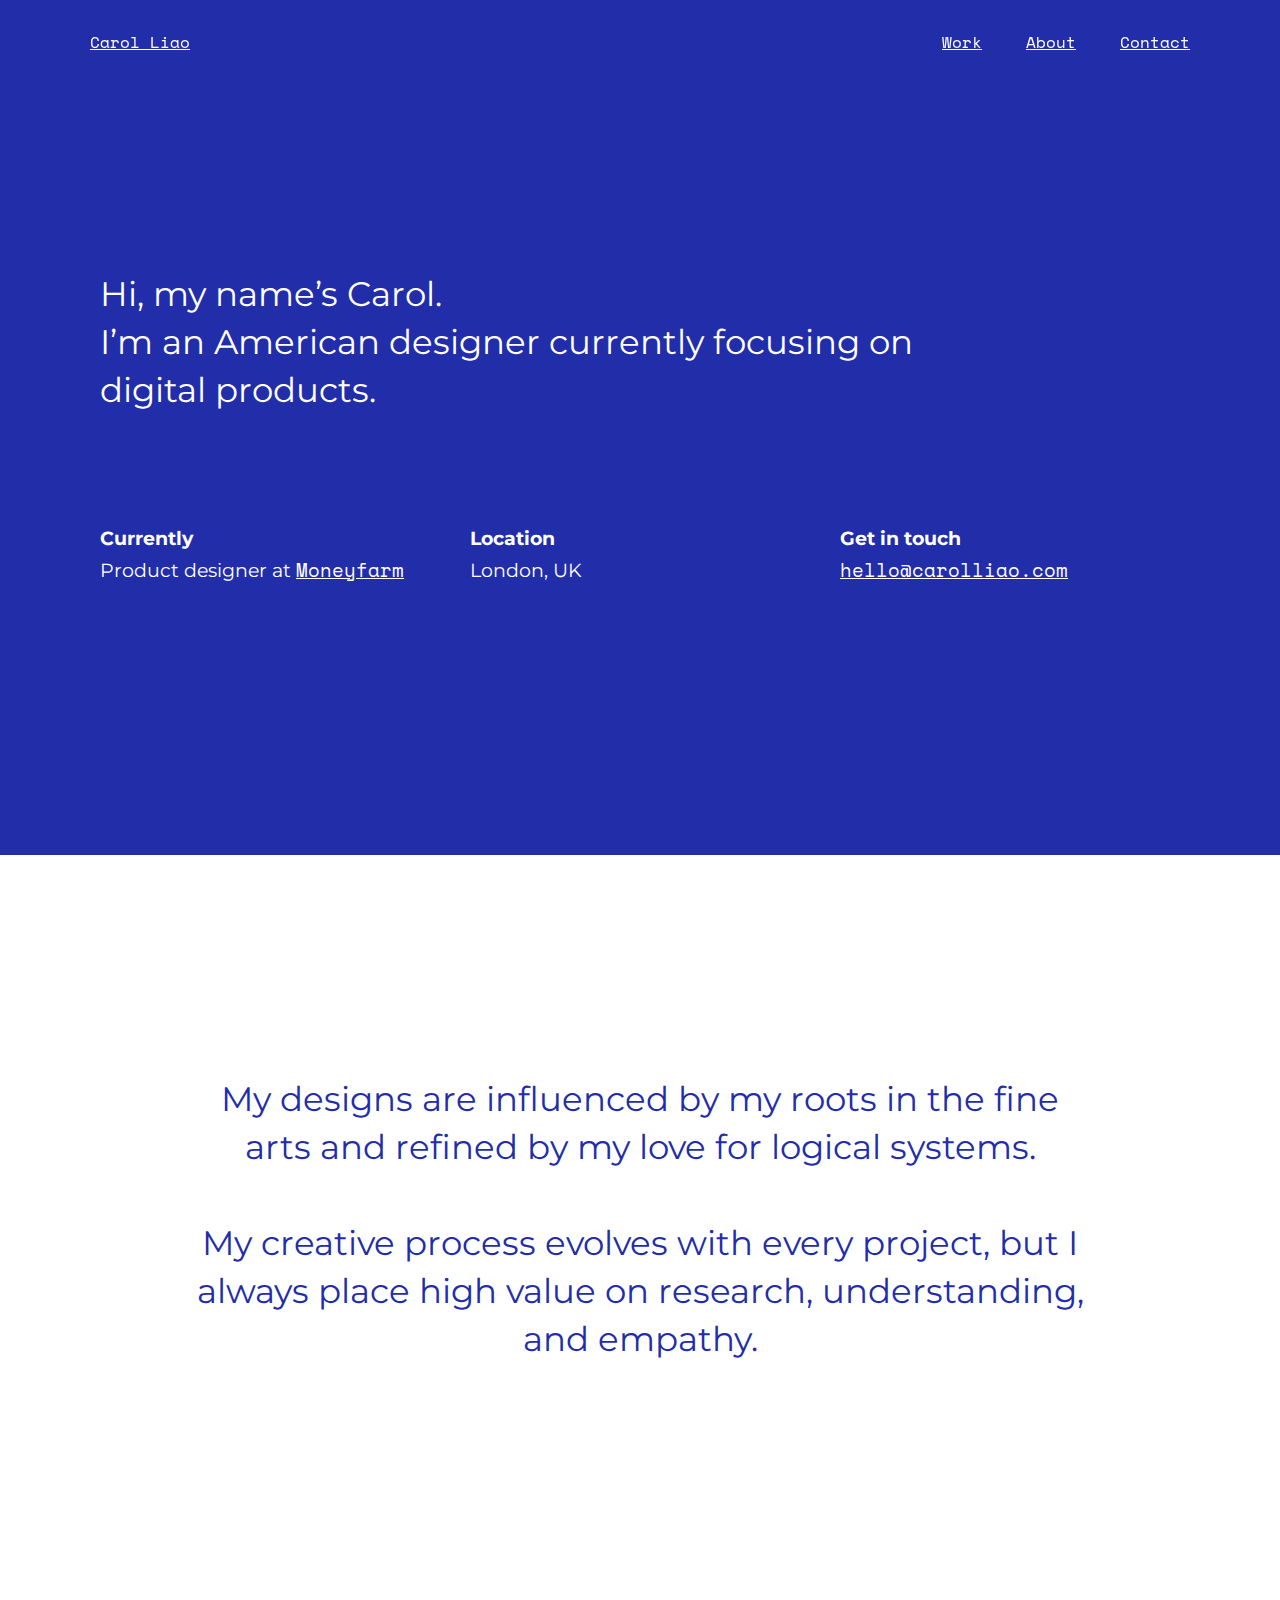
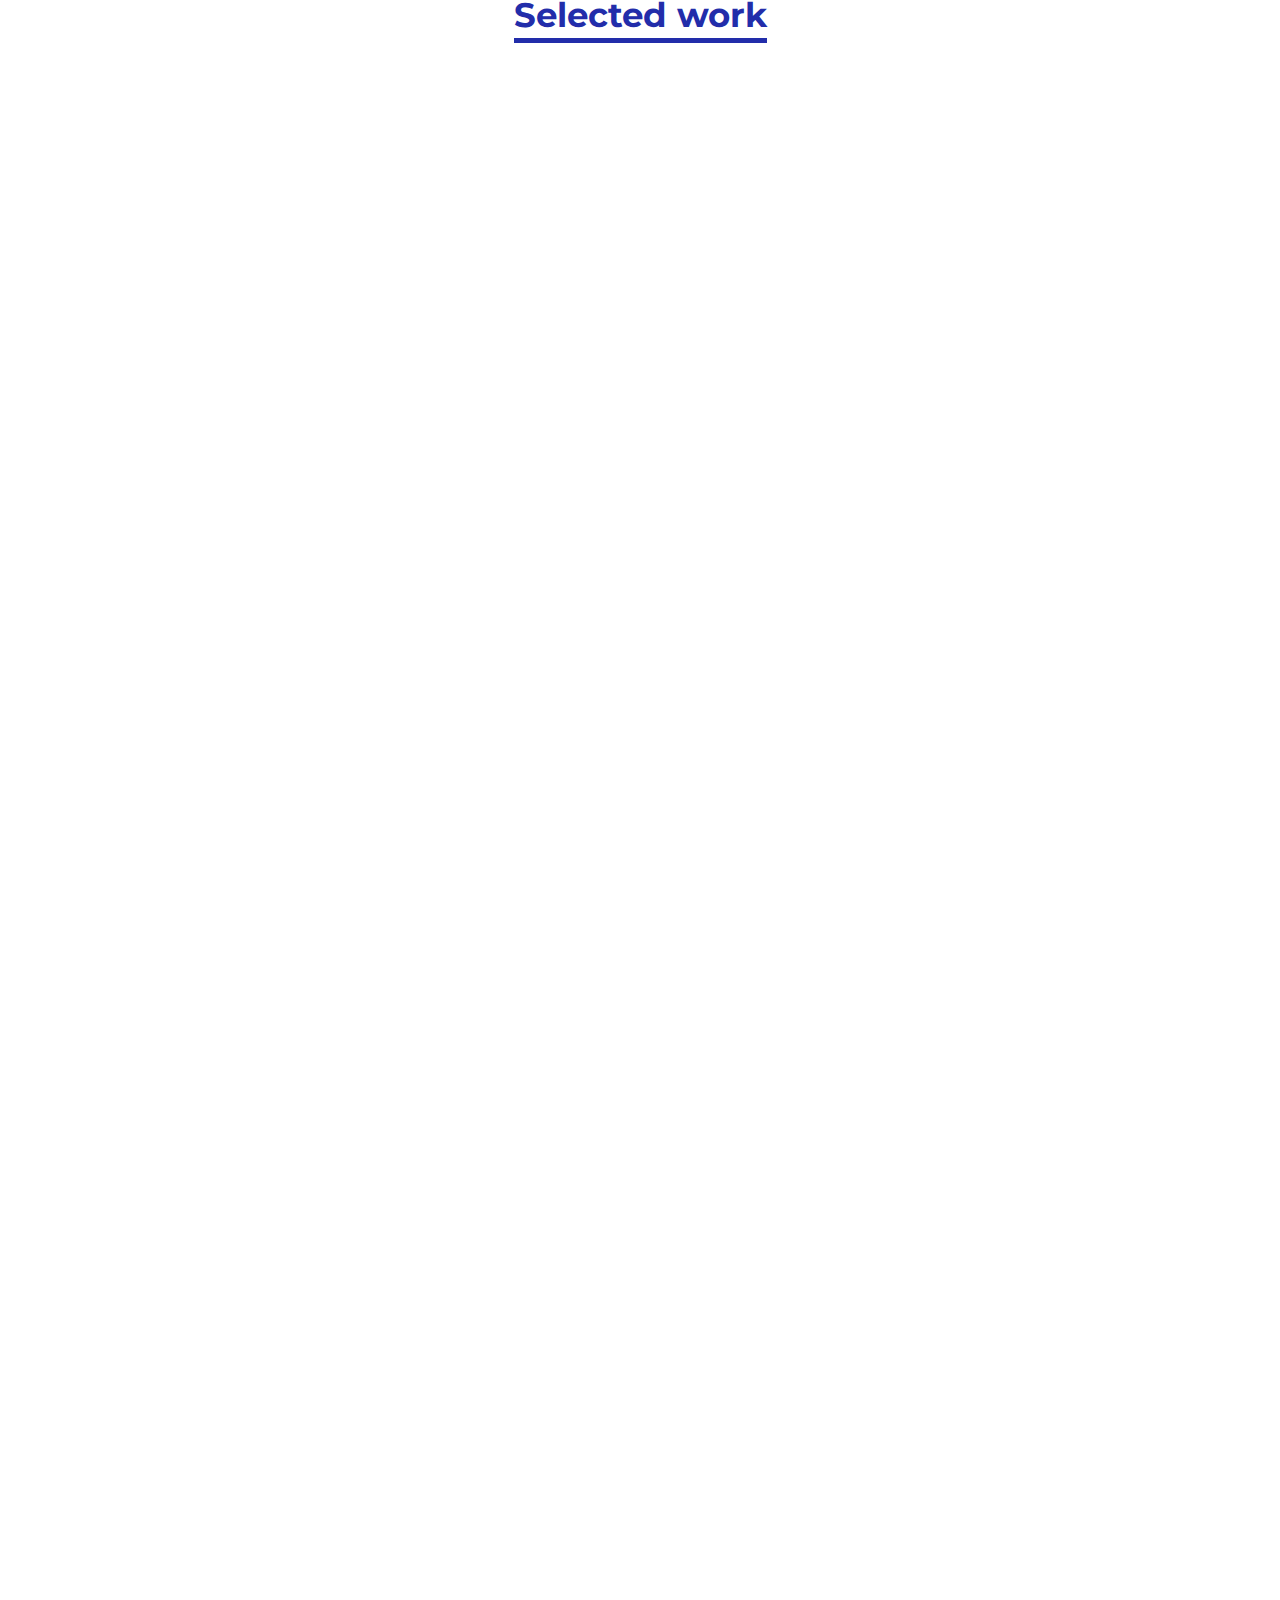
==== commit c1d6adf7: "DR copy edits" ====
--- a/index.html
+++ b/index.html
@@ -197,7 +197,7 @@
                         </div><a href="dutchready.html"><img class="col-lg-8" src="img/dutchready-0.png"></a>
                     </div>
                         <div class="container">
-                            <a href="dutchready.html"><img alt="Dutch Ready" class="col-md-6 photo topoverlap" src="img/dutchready-1.jpg"></a> <a href="dutchready.html"><img alt="Dutch Ready" class="col-md-7 col-md-push-5 photo bottomoverlap" src="img/dutchready-4.png"></a>
+                            <a href="dutchready.html"><img alt="Dutch Ready" class="col-md-6 photo topoverlap" src="img/dutchready-1.gif"></a> <a href="dutchready.html"><img alt="Dutch Ready" class="col-md-7 col-md-push-5 photo bottomoverlap" src="img/dutchready-2.jpg"></a>
                         </div>
                 </section><!-- cd-section -->
                 <!-- <section class="cd-section preview" id="section3">
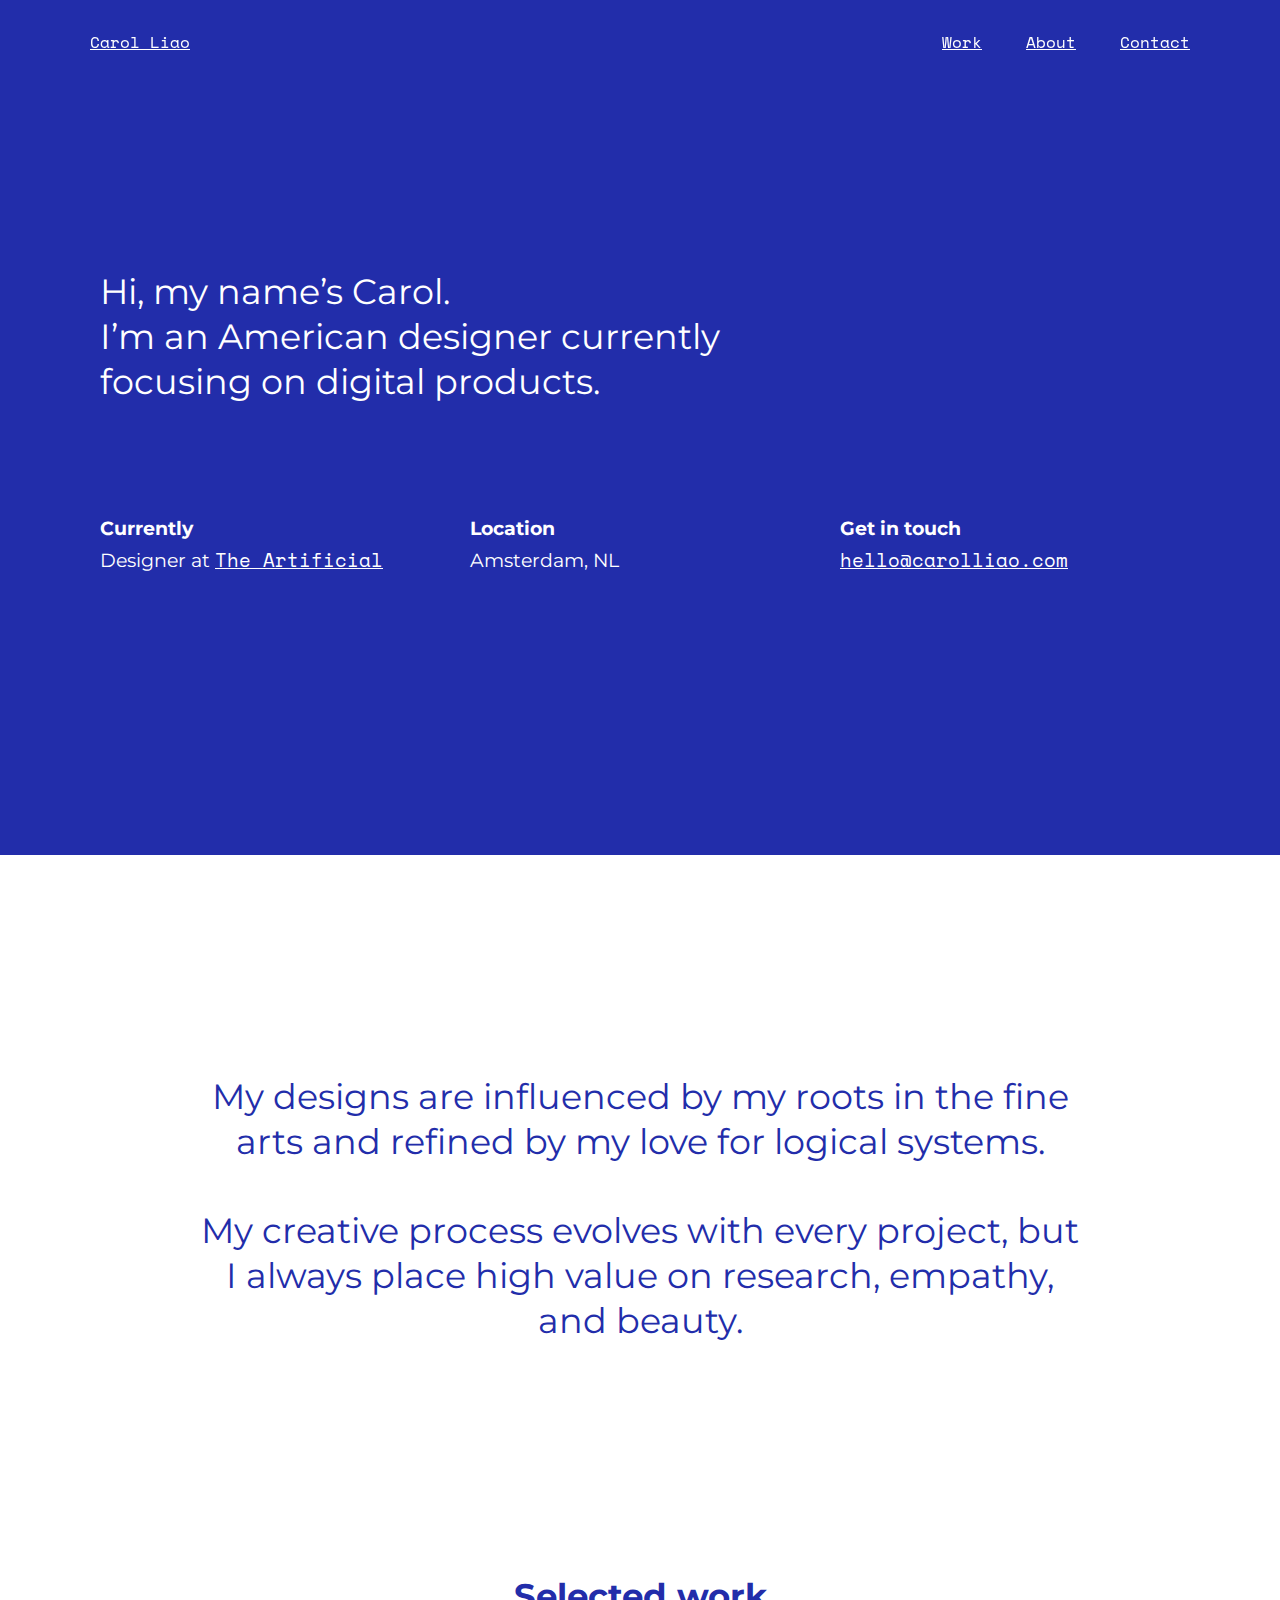
==== commit 2515033a: "type tweaks" ====
--- a/index.html
+++ b/index.html
@@ -99,19 +99,20 @@
         <div id="hero">
             <div class="background show transition">
                 <div class="container">
-                    <div class="col-md-10 herotext">
+                    <div class="col-md-8 herotext">
                         <h2>
-                            Hi, my name’s Carol.<br>
-                            I’m an American designer currently focusing on digital products.
+                            Hi, my name’s Carol. <br>I’m an American designer currently focusing on digital products.
                         </h2>
                     </div>
+                </div>
+                <div class="container">
                         <h4 class="col-md-4 topmd herodetails">
                             <strong>Currently</strong><br>
-                            Product designer at <a href="http://www.moneyfarm.com" target="blank">Moneyfarm</a>
+                             Designer at <a href="http://www.theartificial.nl" target="blank">The Artificial</a>
                         </h4>
                         <h4 class="col-md-4 topmd herodetails">
                             <strong>Location</strong><br>
-                            London, UK
+                            Amsterdam, NL
                         </h4>
                         <h4 class="col-md-4 topmd herodetails">
                             <strong>Get in touch</strong><br>
@@ -127,7 +128,7 @@
                 <h2 class="toplg center">
                     My designs are influenced by my roots in the fine arts and refined by my love for logical systems.<br>
                     <br>
-                    My creative process evolves with every project, but I always place high value on research, understanding, and empathy.
+                    My creative process evolves with every project, but I always place high value on research, empathy, and beauty.
                 </h2>
 
                   <div class="center">
@@ -192,12 +193,12 @@
                                 <a href="dutchready.html">Dutch Ready</a>
                             </h1>
                             <p>
-                                An identity and web experience for a Dutch tutoring company focusing on helping expats achieve conversational fluency. <br><a href="dutchready.html">More details</a>
+                                An identity and web experience for a Dutch tutoring service focusing on helping expats in Amsterdam achieve conversational fluency. <br><a href="dutchready.html">More details</a>
                             </p>
                         </div><a href="dutchready.html"><img class="col-lg-8" src="img/dutchready-0.png"></a>
                     </div>
                         <div class="container">
-                            <a href="dutchready.html"><img alt="Dutch Ready" class="col-md-6 photo topoverlap" src="img/dutchready-1.gif"></a> <a href="dutchready.html"><img alt="Dutch Ready" class="col-md-7 col-md-push-5 photo bottomoverlap" src="img/dutchready-2.jpg"></a>
+                            <a href="dutchready.html"><img alt="Dutch Ready" class="col-md-6 photo topoverlap" src="img/dutchready-2.gif"></a> <a href="dutchready.html"><img alt="Dutch Ready" class="col-md-7 col-md-push-5 photo bottomoverlap" src="img/dutchready-3.png"></a>
                         </div>
                 </section><!-- cd-section -->
                 <!-- <section class="cd-section preview" id="section3">
--- a/css/style.css
+++ b/css/style.css
@@ -123,7 +123,7 @@
 h2 {
     font-family: 'montserrat', sans-serif;
     font-weight: 500;
-    font-size: 1.5rem;
+    font-size: 1.4rem;
     line-height: 2.2rem;
 }
 
@@ -395,8 +395,6 @@
 
 @media (min-width: 992px) {
     p {
-        font-size: 1rem;
-        line-height: 1.85rem;
     }
     h1 {       
         font-size: 2.1rem;
@@ -404,8 +402,8 @@
     }
     h2 {
         font-weight: 400;
-        font-size: 2.1rem;
-        line-height: 3rem;
+        font-size: 2.2rem;
+        line-height: 2.8rem;
     }
     h3 {
         font-weight: 400;
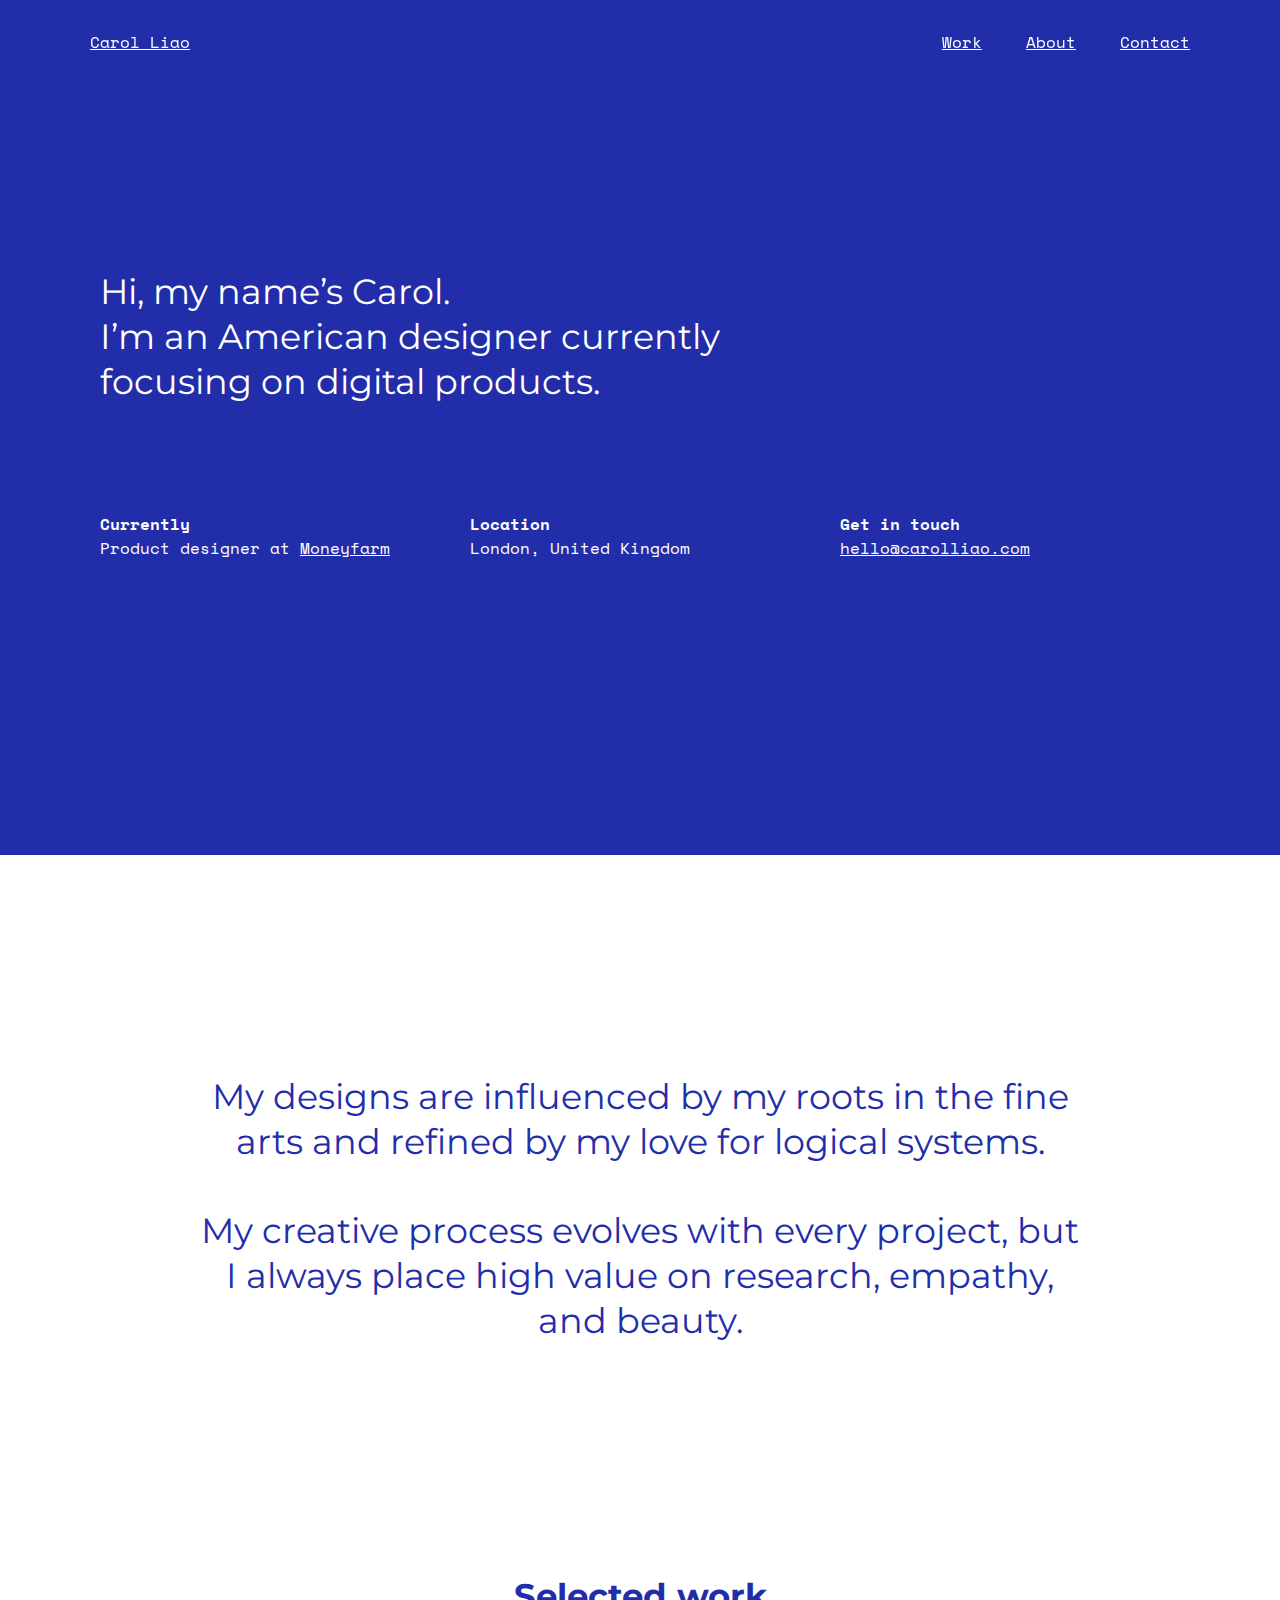
==== commit f7862198: "location and job update" ====
--- a/index.html
+++ b/index.html
@@ -108,11 +108,11 @@
                 <div class="container">
                         <h4 class="col-md-4 topmd herodetails">
                             <strong>Currently</strong><br>
-                             Designer at <a href="http://www.theartificial.nl" target="blank">The Artificial</a>
+                             Product designer at <a href="http://www.moneyfarm.com" target="blank">Moneyfarm</a>
                         </h4>
                         <h4 class="col-md-4 topmd herodetails">
                             <strong>Location</strong><br>
-                            Amsterdam, NL
+                            London, United Kingdom
                         </h4>
                         <h4 class="col-md-4 topmd herodetails">
                             <strong>Get in touch</strong><br>
--- a/css/style.css
+++ b/css/style.css
@@ -139,10 +139,10 @@
 }
 
 h4 {
-    font-family: 'montserrat', sans-serif;
+    font-family: 'Space Mono', sans-serif;
     font-weight: 400;
-    font-size: 1.2rem;
-    line-height: 2rem;
+    font-size: 1rem;
+    line-height: 1.5rem;
 }
 
 h5 {
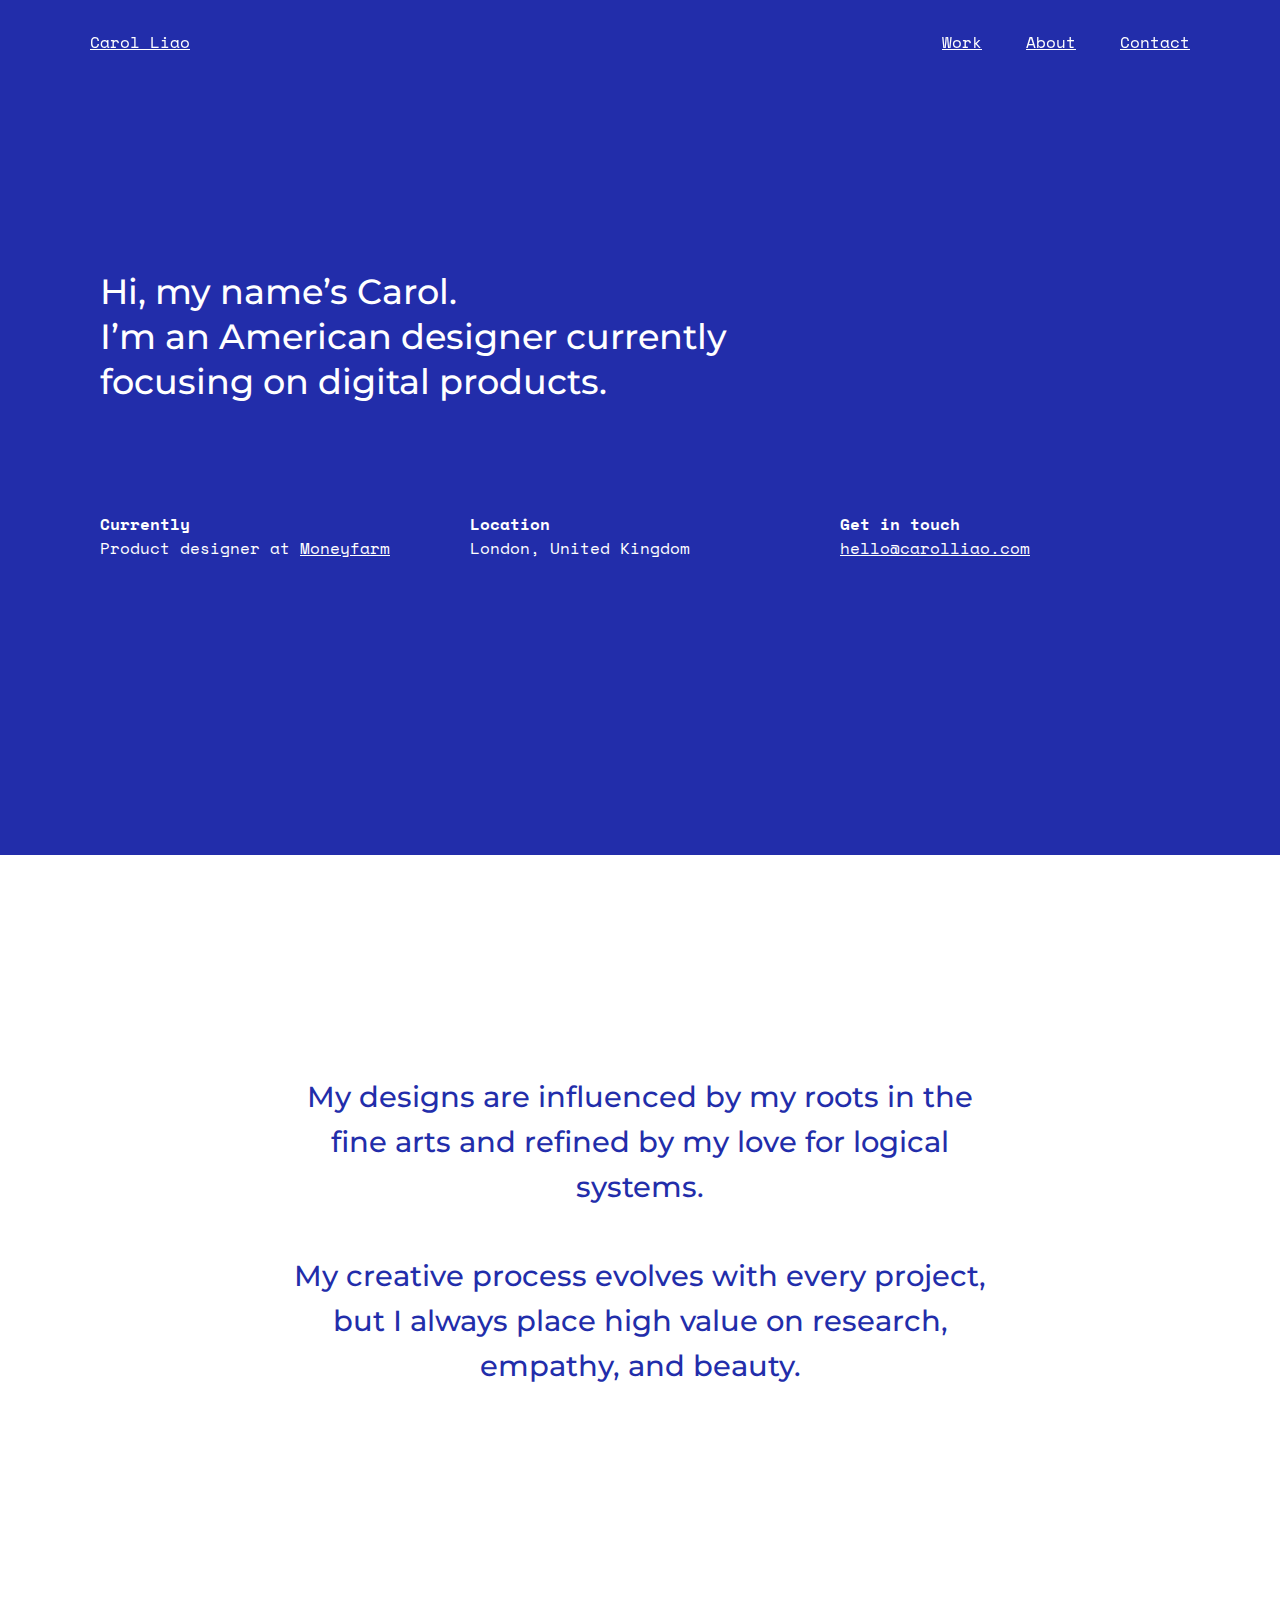
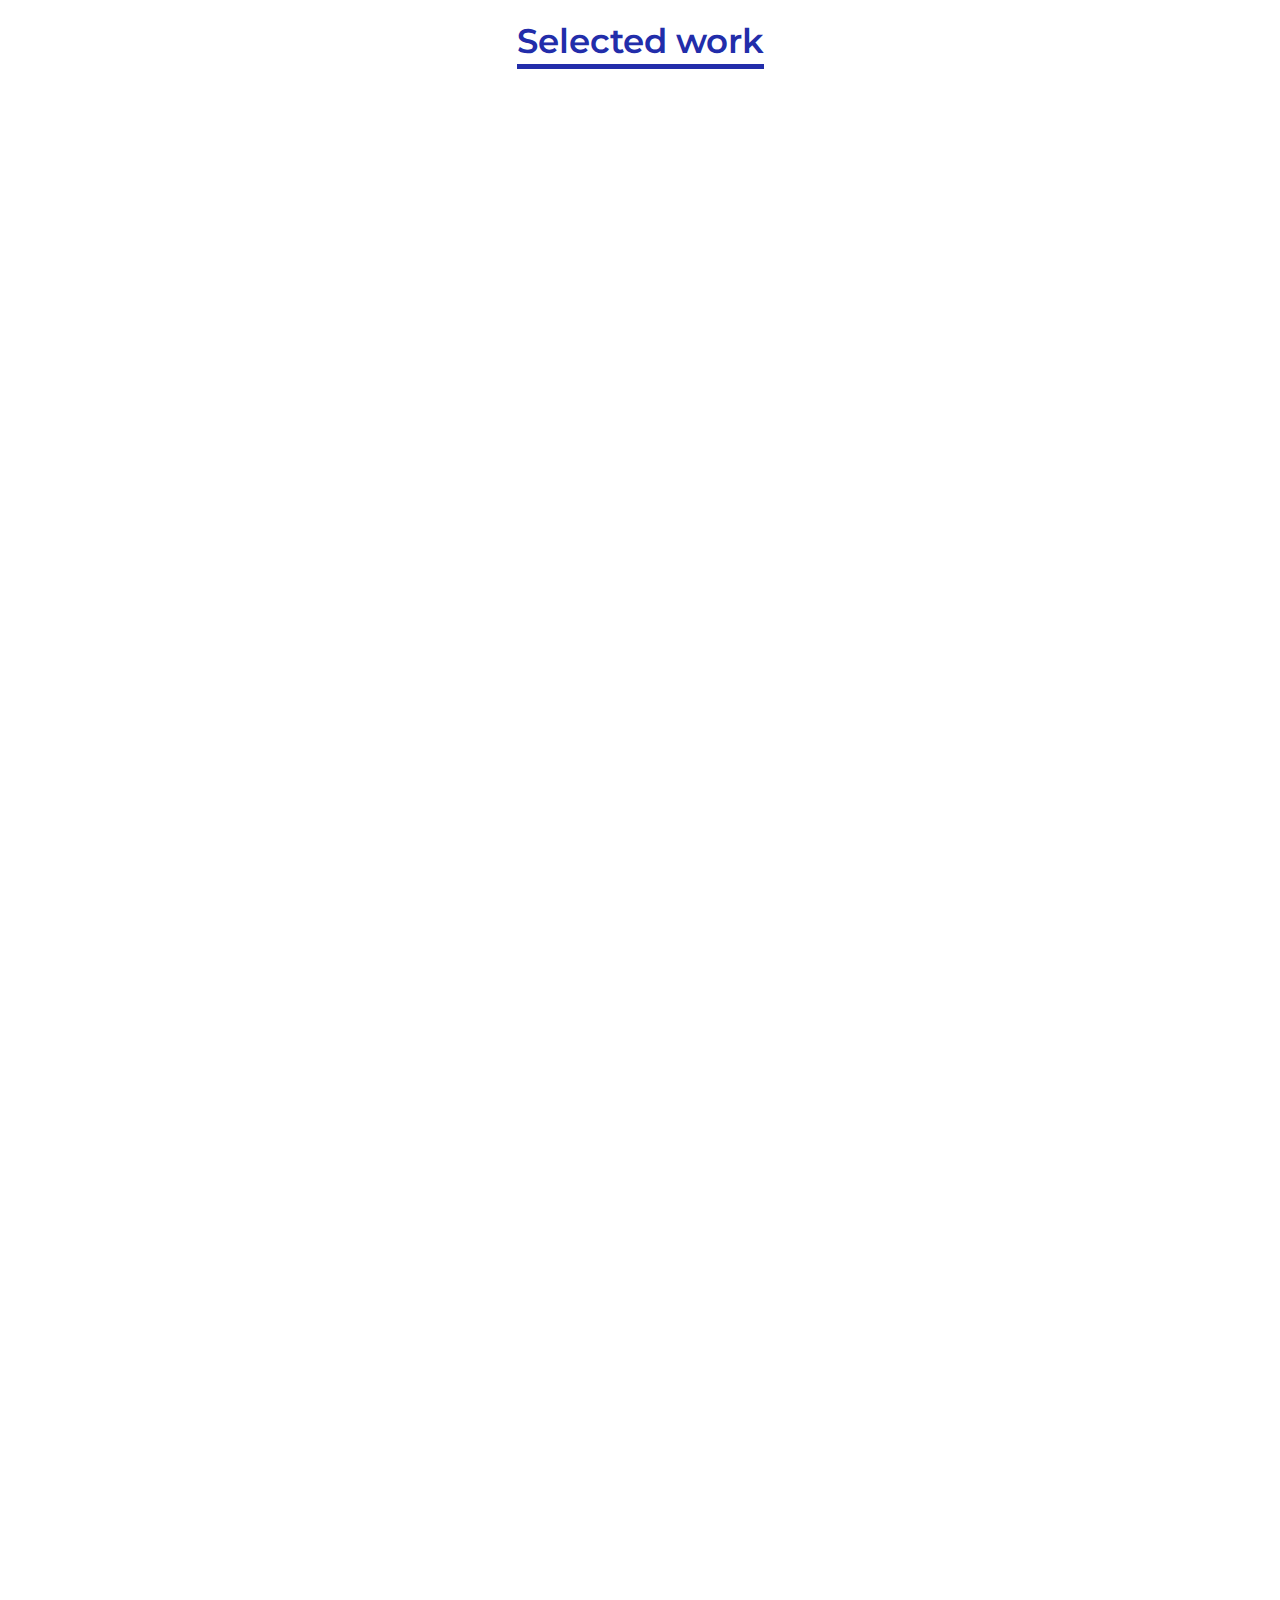
==== commit 53e59648: "Remove dates, change side titles, adding uGrow, removing BFA thesis" ====
--- a/index.html
+++ b/index.html
@@ -13,7 +13,7 @@
         <meta name="keywords" content=“ UX designer, UI designer, interaction designer, product designer, user experience design, visual design, multidisciplinary designer, graphic design, full stack designer, Boston University, creative, Internet of Things, women in tech, women in design, woman”/>
         <!--     <link rel="icon" href="../../favicon.ico">-->
         <title>
-            Carol Liao | UX and Graphic designer
+            Carol Liao | Product designer
         </title>
     <!-- –––––––––––––––––––––––––––– 
      CSS 
@@ -67,30 +67,27 @@
             </div>
         </div>
         <div class="side transition fade">
-            UX and Graphic designer
+            Product designer
         </div>
         <nav class="transition fade" id="cd-vertical-nav">
             <ul>
                 <li>
-                    <a data-number="1" href="#section1"><span class="cd-dot"></span> <span class="cd-label">Philips Sonicare Breath</span></a>
+                    <a data-number="1" href="#section1"><span class="cd-dot"></span> <span class="cd-label">Philips AVENT uGrow</span></a>
                 </li>
                 <li>
                     <a data-number="2" href="#section2"><span class="cd-dot"></span> <span class="cd-label">Monolith</span></a>
                 </li>
-             <!--    <li>
-                    <a data-number="3" href="#section3"><span class="cd-dot"></span> <span class="cd-label">Philips Avent uGrow</span></a>
-                </li> -->
-                <li>
-                    <a data-number="3" href="#section3"><span class="cd-dot"></span> <span class="cd-label">Dutch Ready</span></a>
-                </li>
-                <li>
-                    <a data-number="4" href="#section4"><span class="cd-dot"></span> <span class="cd-label">to [icon]</span></a>
-                </li>
-                <li>
-                    <a data-number="5" href="#section5"><span class="cd-dot"></span> <span class="cd-label">Travel Pong</span></a>
-                </li>
-                <li>
-                    <a data-number="6" href="#section6"><span class="cd-dot"></span> <span class="cd-label">Connective Framework</span></a>
+                <li>
+                    <a data-number="3" href="#section3"><span class="cd-dot"></span> <span class="cd-label">Philips Sonicare Breath</span></a>
+                </li>
+                <li>
+                    <a data-number="4" href="#section4"><span class="cd-dot"></span> <span class="cd-label">Dutch Ready</span></a>
+                </li>
+                <li>
+                    <a data-number="5" href="#section5"><span class="cd-dot"></span> <span class="cd-label">to [icon]</span></a>
+                </li>
+                <li>
+                    <a data-number="6" href="#section6"><span class="cd-dot"></span> <span class="cd-label">Travel Pong</span></a>
                 </li>
             </ul>
         </nav><a class="cd-nav-trigger cd-img-replace">Open navigation<span></span></a> 
@@ -124,12 +121,12 @@
 
         <!-- statement -->
         <div class="container" id="statement">
-            <div class="col-lg-10 col-lg-push-1">
-                <h2 class="toplg center">
+            <div class="col-lg-8 col-lg-push-2">
+                <h3 class="toplg center">
                     My designs are influenced by my roots in the fine arts and refined by my love for logical systems.<br>
                     <br>
                     My creative process evolves with every project, but I always place high value on research, empathy, and beauty.
-                </h2>
+                </h3>
 
                   <div class="center">
                     <h1 class="underline toplg">
@@ -142,7 +139,49 @@
         <!-- Work -->
         <div class="transition fade">
             <div id="work">
+                <!-- cd-section -->
                 <section class="cd-section preview" id="section1">
+                <div class="solid"></div>
+                    <div class="container">
+                        <div class="col-lg-4 topmd">
+                            <h5>
+                                UX / UI design
+                            </h5>
+                            <h1>
+                                <a href="ugrow.html">Philips Avent uGrow</a>
+                            </h1>
+                            <p>
+                                An app that collects data from connected devices to provide parents with insights and personalized advice. <br><a href="ugrow.html">Read more</a>
+                            </p>
+                        </div><a href="ugrow.html"><img alt="Philips AVENT uGrow app" class="col-lg-8" src="img/ugrow-0.png"></a>
+                    </div>
+                        <div class="container">
+                            <a href="ugrow.html"><img alt="Philips AVENT uGrow app" class="col-md-7 photo topoverlap" src="img/ugrow-3.jpg"></a> <a href="ugrow.html"><img alt="Philips AVENT uGrow app" class="col-md-6 col-md-push-6 photo bottomoverlap" src="img/ugrow-2.png"></a>
+                        </div>
+                </section>
+                
+                <section class="cd-section preview" id="section2">
+                <div class="solid"></div>
+                    <div class="container">
+                        <div class="col-lg-4 col-lg-push-8 topmd">
+                            <h5>
+                                UX / UI design
+                            </h5>
+                            <h1>
+                                <a href="monolith.html">Monolith</a>
+                            </h1>
+                            <p>
+                                A tool to help retailers take action and increase their in-store conversion. <br><a href="monolith.html">Read more</a>
+                            </p>
+
+                        </div><a href="monolith.html"><img alt="Monolith" class="col-lg-8 col-lg-pull-4" src="img/monolith-0.png"></a>
+                    </div>
+                        <div class="container">
+                            <a href="monolith.html"><img alt="Monolith" class="col-md-6 col-md-push-6 photo topoverlap" src="img/monolith-2.jpg"></a> <a href="monolith.html"><img alt="Monolith" class="col-md-7 bottomoverlap" src="img/monolith-5.png"></a>
+                        </div>
+                </section>
+
+                <section class="cd-section preview" id="section3">
                 <div class="solid"></div>
                     <div class="container">
                         <div class="col-lg-4 topmd">
@@ -153,7 +192,7 @@
                                 <a href="sonicarebreath.html">Philips Sonicare Breath App</a>
                             </h1>
                             <p>
-                                A digital experience centered around animated visualizations designed to accompany a connected breath measuring device. <br><a href="sonicarebreath.html">More details</a>
+                                A digital experience centered around animated visualizations designed to accompany a connected breath measuring device. <br><a href="sonicarebreath.html">Read more</a>
                             </p>
                         </div><a href="sonicarebreath.html"><img class="col-lg-8" src="img/breath-0.png"></a>
                     </div>
@@ -161,28 +200,8 @@
                             <a href="sonicarebreath.html"><img alt="Philips Sonicare Breath App" class="col-md-6 photo topoverlap" src="img/breath-3.gif"></a> <a href="sonicarebreath.html"><img alt="Philips Sonicare Breath App" class="col-md-7 col-md-push-5 photo bottomoverlap" src="img/breath-2.jpg"></a>
                         </div>
                 </section><!-- cd-section -->
-                
-                <section class="cd-section preview" id="section2">
-                <div class="solid"></div>
-                    <div class="container">
-                        <div class="col-lg-4 col-lg-push-8 topmd">
-                            <h5>
-                                UX / UI design
-                            </h5>
-                            <h1>
-                                <a href="monolith.html">Monolith</a>
-                            </h1>
-                            <p>
-                                A tool to help retailers take action and increase their in-store conversion. <br><a href="monolith.html">More details</a>
-                            </p>
-
-                        </div><a href="monolith.html"><img alt="Monolith" class="col-lg-8 col-lg-pull-4" src="img/monolith-0.png"></a>
-                    </div>
-                        <div class="container">
-                            <a href="monolith.html"><img alt="Monolith" class="col-md-6 col-md-push-6 photo topoverlap" src="img/monolith-2.jpg"></a> <a href="monolith.html"><img alt="Monolith" class="col-md-7 bottomoverlap" src="img/monolith-5.png"></a>
-                        </div>
-                </section>
-                <section class="cd-section preview" id="section3">
+
+                <section class="cd-section preview" id="section4">
                 <div class="solid"></div>
                     <div class="container">
                         <div class="col-lg-4 topmd">
@@ -193,34 +212,15 @@
                                 <a href="dutchready.html">Dutch Ready</a>
                             </h1>
                             <p>
-                                An identity and web experience for a Dutch tutoring service focusing on helping expats in Amsterdam achieve conversational fluency. <br><a href="dutchready.html">More details</a>
+                                An identity and web experience for a Dutch tutoring service focusing on helping expats in Amsterdam achieve conversational fluency. <br><a href="dutchready.html">Read more</a>
                             </p>
                         </div><a href="dutchready.html"><img class="col-lg-8" src="img/dutchready-0.png"></a>
                     </div>
                         <div class="container">
                             <a href="dutchready.html"><img alt="Dutch Ready" class="col-md-6 photo topoverlap" src="img/dutchready-2.gif"></a> <a href="dutchready.html"><img alt="Dutch Ready" class="col-md-7 col-md-push-5 photo bottomoverlap" src="img/dutchready-3.png"></a>
                         </div>
-                </section><!-- cd-section -->
-                <!-- <section class="cd-section preview" id="section3">
-                <div class="solid"></div>
-                    <div class="container">
-                        <div class="col-lg-4 topmd">
-                            <h5>
-                                UX / UI design
-                            </h5>
-                            <h1>
-                                <a href="ugrow.html">Philips Avent uGrow</a>
-                            </h1>
-                            <p>
-                                An app that collects data from connected devices to provide parents with insights and personalized advice. <br><a href="ugrow.html">More details</a>
-                            </p>
-                        </div><a href="ugrow.html"><img alt="Philips AVENT uGrow app" class="col-lg-8" src="img/ugrow-0.png"></a>
-                    </div>
-                        <div class="container">
-                            <a href="ugrow.html"><img alt="Philips AVENT uGrow app" class="col-md-7 photo topoverlap" src="img/ugrow-3.jpg"></a> <a href="ugrow.html"><img alt="Philips AVENT uGrow app" class="col-md-6 col-md-push-6 photo bottomoverlap" src="img/ugrow-2.png"></a>
-                        </div>
-                </section> -->
-            <section class="cd-section preview" id="section4">
+                </section>
+            <section class="cd-section preview" id="section5">
             <div class="solid"></div>
                 <div class="container">
                     <div class="col-lg-4 col-lg-push-8 topmd">
@@ -231,7 +231,7 @@
                             <a href="toicon.html">to [icon]</a>
                         </h1>
                         <p>
-                            A project to provide pixel-perfect icon series to the public for free. <br><a href="toicon.html">More details</a>
+                            A project to provide pixel-perfect icon series to the public for free. <br><a href="toicon.html">Read more</a>
                         </p>
                     </div><a href="toicon.html"><img alt="to [icon]" class="col-lg-8 col-lg-pull-4" src="img/toicon-0.png"></a>
                 </div>
@@ -239,61 +239,23 @@
                         <a href="toicon.html"><img alt="to [icon]" class="col-md-7" src="img/toicon-1.png"></a> <a href="toicon.html"><img alt="to [icon]" class="col-md-5" src="img/toicon-4.gif"></a>
                     </div>
             </section>
-            <section class="cd-section preview" id="section5">
+            <section class="cd-section preview" id="section6">
             <div class="solid"></div>
                 <div class="container">
                     <div class="col-lg-4 topmd">
                         <h5>
-                            Photography / Web Design
+                            Side Project
                         </h5>
                         <h1>
                             <a href="travelpong.html">Travel Pong</a>
                         </h1>
                         <p>
-                            A blog documenting a series of beer pong matches taking place in extraordinary locations through stories and photography. <br><a href="travelpong.html">More details</a>
+                            A blog documenting a series of beer pong matches taking place in extraordinary locations through stories and photography. <br><a href="travelpong.html">Read more</a>
                         </p>
                     </div><a href="travelpong.html"><img class="col-lg-8" src="img/travelpong-0.png"></a>
                 </div>
                     <div class="container topsm">
                         <a href="travelpong.html"><img alt="Travel Pong" class="col-md-7 photo topoverlap" src="img/travelpong-1.jpg"></a> <a href="travelpong.html"><img alt="Travel Pong" class="col-md-6 col-md-push-6 photo bottomoverlap" src="img/travelpong-2.jpg"></a>
-                    </div>
-            </section>
-           <!--  <section class="cd-section preview" id="section6">
-            <div class="solid"></div>
-                <div class="container">
-                    <div class="col-lg-4 col-lg-push-8 topmd">
-                        <h5>
-                            Print Design
-                        </h5>
-                        <h1>
-                            <a href="matterhorn.html">Matterhorn</a>
-                        </h1>
-                        <p>
-                            An artist's book to capture the experience of viewing a three-dimensional sculpture in a two-dimensional booklet.<br><a href="matterhorn.html">More details</a>
-                        </p>
-                    </div><a href="matterhorn.html"><img class="col-lg-8 col-lg-pull-4" src="img/matterhorn-0.png"></a>
-                </div>
-                    <div class="container">
-                        <a href="matterhorn.html"><img alt="Matterhorn" class="col-md-9 col-md-push-3 topsm topoverlap" src="img/matterhorn-1.png"></a> <a href="matterhorn.html"><img alt="Matterhorn" class="col-md-7 photo bottomoverlap" src="img/matterhorn-2.jpg"></a>
-                    </div>
-            </section> -->
-            <section class="cd-section preview" id="section6">
-            <div class="solid"></div>
-                <div class="container">
-                    <div class="col-lg-4 topmd">
-                        <h5>
-                            BFA Thesis
-                        </h5>
-                        <h1>
-                            <a href="connectiveframework.html">Connective Framework</a>
-                        </h1>
-                        <p>
-                            A series of formal and conceptual design experiments to study different types of connections and evoke the intricate ways disparate things can come together. <br><a href="connectiveframework.html">More details</a>
-                        </p>
-                    </div><a href="connectiveframework.html"><img class="col-lg-8" src="img/connectiveframework-0.png"></a>
-                </div>
-                    <div class="container topsm">
-                        <a href="connectiveframework.html"><img alt="Connective Framework BFA Thesis" class="col-md-6 photo topoverlap" src="img/connectiveframework-2.jpg"></a> <a href="connectiveframework.html"><img alt="Connective Framework BFA Thesis" class="col-md-7 col-md-push-6 bottomoverlap" src="img/connectiveframework-4.gif"></a>
                     </div>
             </section><!-- end fade -->
             </div>
--- a/css/style.css
+++ b/css/style.css
@@ -1,4 +1,4 @@
-@import url('https://fonts.googleapis.com/css?family=Montserrat:400,500,700|Space+Mono');
+@import url('https://fonts.googleapis.com/css?family=Montserrat:400,500,600|Space+Mono');
 
 /* ––––––––––––––––––––––––––––
    GENERAL STYLES
@@ -105,7 +105,7 @@
 
 h1 {
     font-family: 'montserrat', sans-serif;
-    font-weight: 700;
+    font-weight: 600;
     font-size: 2rem;
     line-height: 2.8rem;
     margin-bottom: 14px;
@@ -401,14 +401,14 @@
         line-height: 3rem;
     }
     h2 {
-        font-weight: 400;
+        font-weight: 500;
         font-size: 2.2rem;
         line-height: 2.8rem;
     }
     h3 {
-        font-weight: 400;
+        font-weight: 500;
         font-size: 1.8rem;
-        line-height: 3.4rem;
+        line-height: 2.8rem;
     }
     h5 {}
     h6 {}
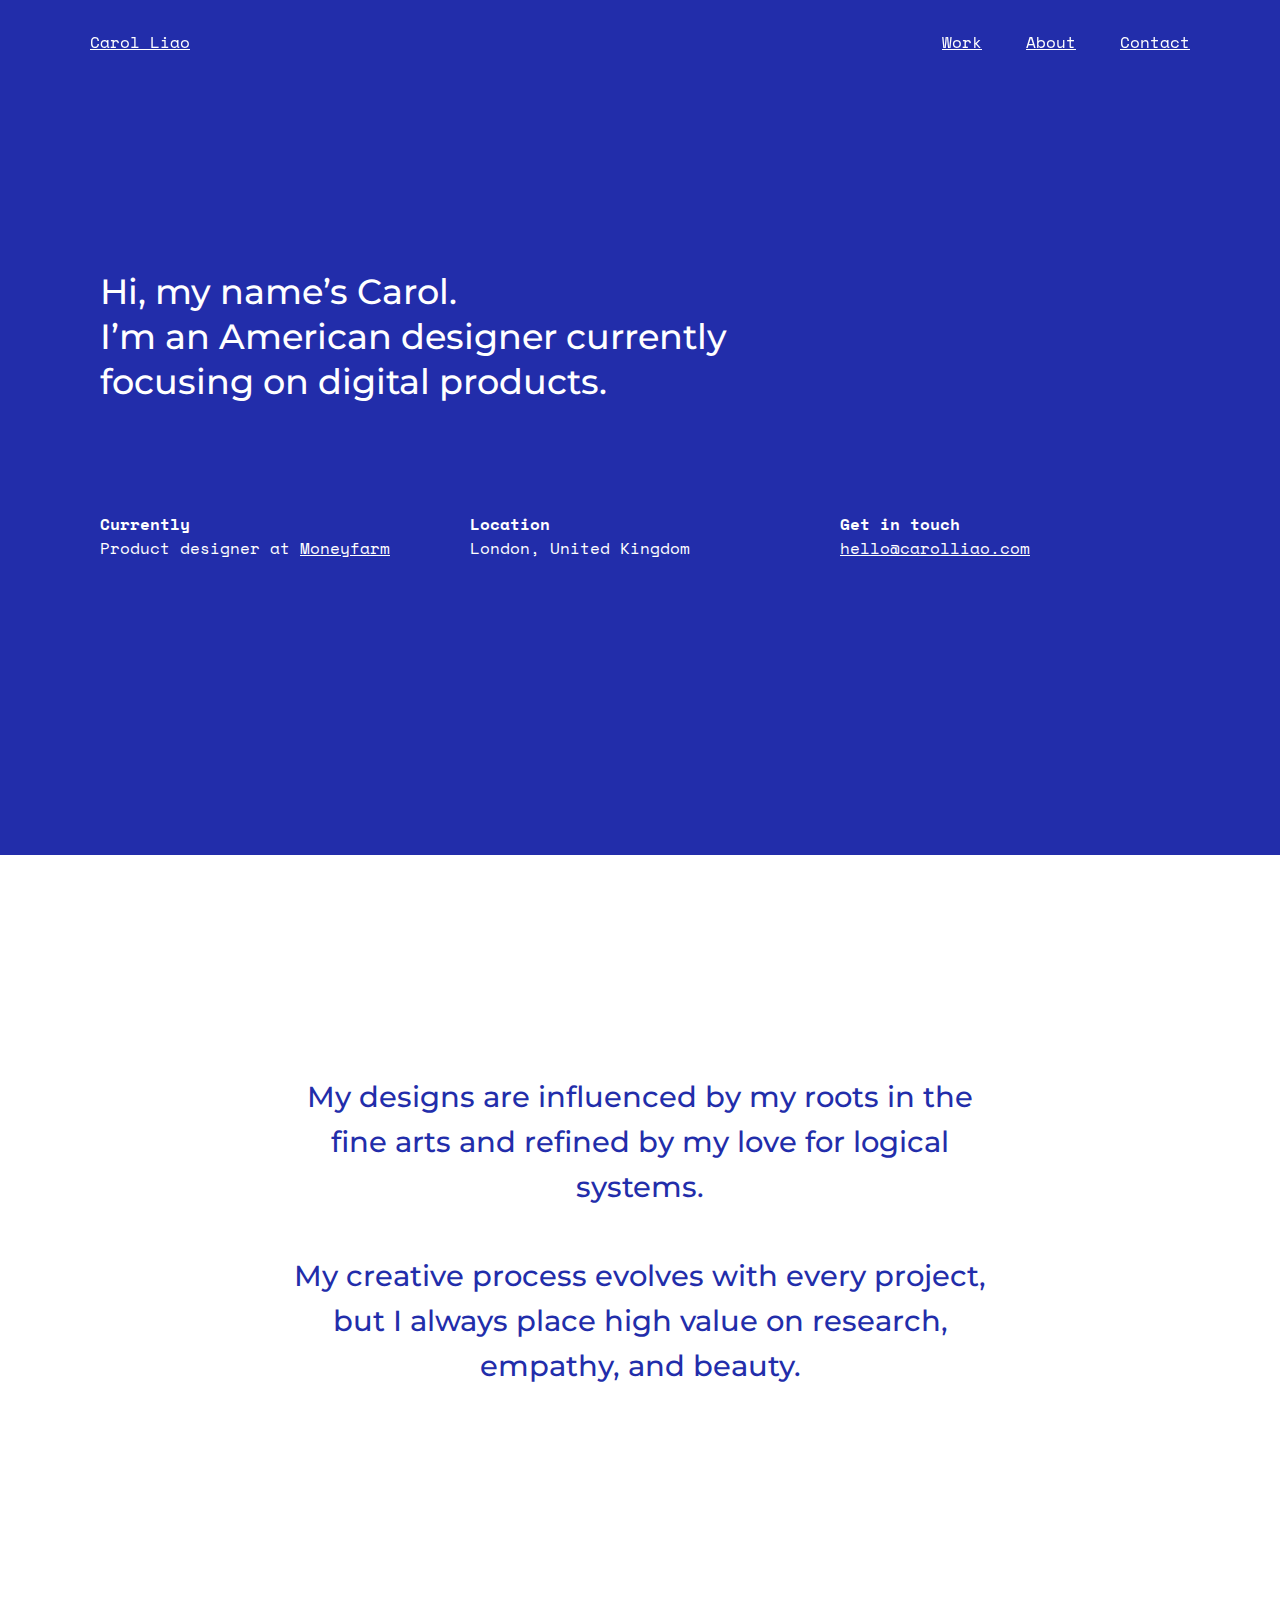
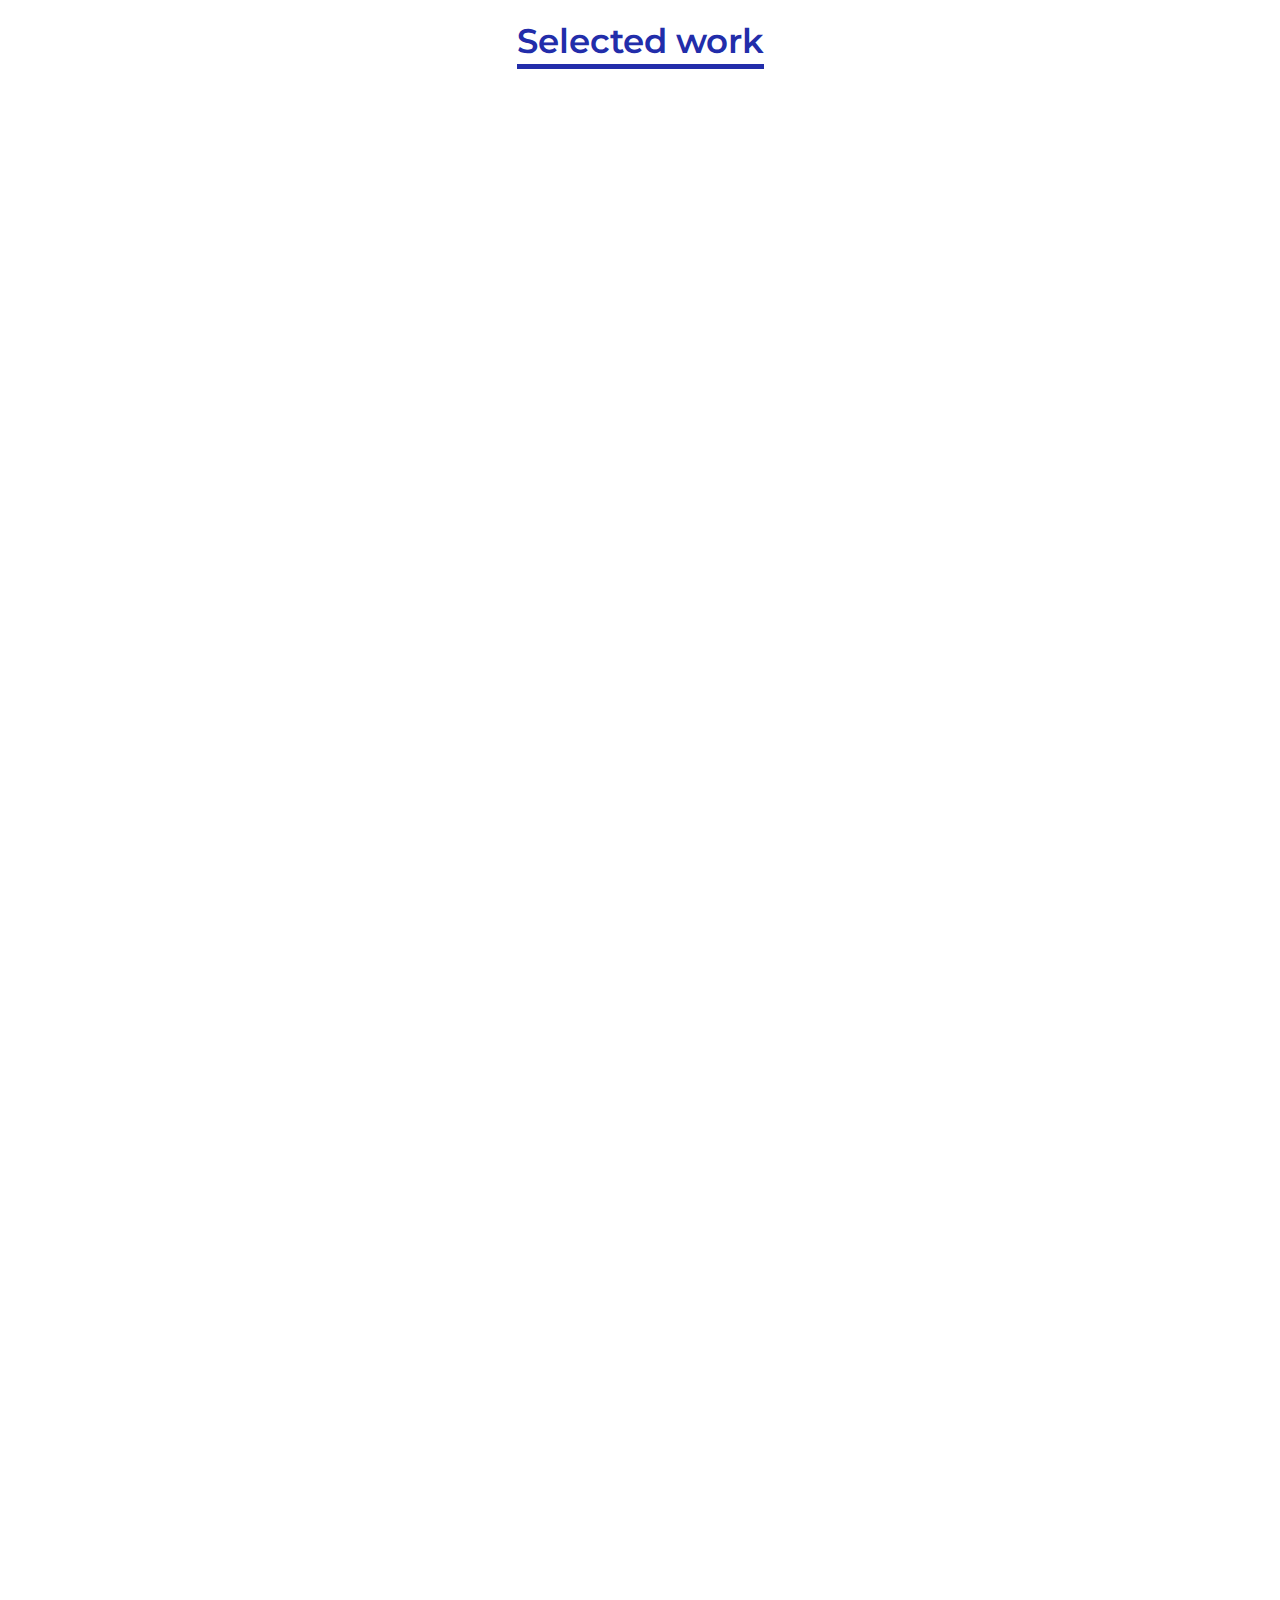
==== commit 6b9d1cca: "add vanmoof in index" ====
--- a/index.html
+++ b/index.html
@@ -1,8 +1,8 @@
 <!DOCTYPE html>
 <html lang="en">
     <head>
-    <!-- –––––––––––––––––––––––––––– 
-     BASIC PAGE NEEDS 
+    <!-- ––––––––––––––––––––––––––––
+     BASIC PAGE NEEDS
      –––––––––––––––––––––––––––– -->
         <meta charset="utf-8">
         <meta content="IE=edge" http-equiv="X-UA-Compatible">
@@ -15,15 +15,15 @@
         <title>
             Carol Liao | Product designer
         </title>
-    <!-- –––––––––––––––––––––––––––– 
-     CSS 
+    <!-- ––––––––––––––––––––––––––––
+     CSS
      –––––––––––––––––––––––––––– -->
         <link href="css/bootstrap.min.css" rel="stylesheet">
         <link href="css/style.css" rel="stylesheet">
         <link href="css/jquery.fancybox.css?v=2.1.5" media="screen" rel="stylesheet" type="text/css">
         <link href="css/paging.css" rel="stylesheet"><!-- Resource style -->
-        
-    <!-- –––––––––––––––––––––––––––– 
+
+    <!-- ––––––––––––––––––––––––––––
      JAVASCRIPT
      –––––––––––––––––––––––––––– -->
 
@@ -75,22 +75,22 @@
                     <a data-number="1" href="#section1"><span class="cd-dot"></span> <span class="cd-label">Philips AVENT uGrow</span></a>
                 </li>
                 <li>
-                    <a data-number="2" href="#section2"><span class="cd-dot"></span> <span class="cd-label">Monolith</span></a>
-                </li>
-                <li>
-                    <a data-number="3" href="#section3"><span class="cd-dot"></span> <span class="cd-label">Philips Sonicare Breath</span></a>
-                </li>
-                <li>
-                    <a data-number="4" href="#section4"><span class="cd-dot"></span> <span class="cd-label">Dutch Ready</span></a>
-                </li>
-                <li>
-                    <a data-number="5" href="#section5"><span class="cd-dot"></span> <span class="cd-label">to [icon]</span></a>
-                </li>
-                <li>
-                    <a data-number="6" href="#section6"><span class="cd-dot"></span> <span class="cd-label">Travel Pong</span></a>
+                    <a data-number="2" href="#section2"><span class="cd-dot"></span> <span class="cd-label">VanMoof</span></a>
+                </li>
+                <li>
+                    <a data-number="3" href="#section3"><span class="cd-dot"></span> <span class="cd-label">Monolith</span></a>
+                </li>
+                <li>
+                    <a data-number="4" href="#section4"><span class="cd-dot"></span> <span class="cd-label">Philips Sonicare Breath</span></a>
+                </li>
+                <li>
+                    <a data-number="5" href="#section5"><span class="cd-dot"></span> <span class="cd-label">Dutch Ready</span></a>
+                </li>
+                <li>
+                    <a data-number="6" href="#section6"><span class="cd-dot"></span> <span class="cd-label">to [icon]</span></a>
                 </li>
             </ul>
-        </nav><a class="cd-nav-trigger cd-img-replace">Open navigation<span></span></a> 
+        </nav><a class="cd-nav-trigger cd-img-replace">Open navigation<span></span></a>
 
         <!-- hero -->
         <div id="hero">
@@ -159,8 +159,26 @@
                             <a href="ugrow.html"><img alt="Philips AVENT uGrow app" class="col-md-7 photo topoverlap" src="img/ugrow-3.jpg"></a> <a href="ugrow.html"><img alt="Philips AVENT uGrow app" class="col-md-6 col-md-push-6 photo bottomoverlap" src="img/ugrow-2.png"></a>
                         </div>
                 </section>
-                
                 <section class="cd-section preview" id="section2">
+                <div class="solid"></div>
+                    <div class="container">
+                        <div class="col-lg-4 topmd">
+                            <h5>
+                                UX / UI design
+                            </h5>
+                            <h1>
+                                <a href="vanmoof.html">VanMoof</a>
+                            </h1>
+                            <p>
+                                A phone and watch app to support the experience of riding a VanMoof smartbike. <br><a href="vanmoof.html">Read more</a>
+                            </p>
+                        </div><a href="vanmoof.html"><img class="col-lg-8" src="img/vanmoof-0.png"></a>
+                    </div>
+                        <div class="container topsm">
+                            <a href="vanmoof.html"><img alt="VanMoof" class="col-md-6 photo topoverlap" src="img/vanmoof-1.jpg"></a> <a href="vanmoof.html"><img alt="VanMoof" class="col-md-9 col-md-push-3 bottomoverlap" src="img/vanmoof-7.png"></a>
+                        </div>
+                </section>
+                <section class="cd-section preview" id="section3">
                 <div class="solid"></div>
                     <div class="container">
                         <div class="col-lg-4 col-lg-push-8 topmd">
@@ -181,7 +199,7 @@
                         </div>
                 </section>
 
-                <section class="cd-section preview" id="section3">
+                <section class="cd-section preview" id="section4">
                 <div class="solid"></div>
                     <div class="container">
                         <div class="col-lg-4 topmd">
@@ -189,7 +207,7 @@
                                 UX / UI design
                             </h5>
                             <h1>
-                                <a href="sonicarebreath.html">Philips Sonicare Breath App</a>
+                                <a href="sonicarebreath.html">Philips Sonicare Breath</a>
                             </h1>
                             <p>
                                 A digital experience centered around animated visualizations designed to accompany a connected breath measuring device. <br><a href="sonicarebreath.html">Read more</a>
@@ -201,12 +219,12 @@
                         </div>
                 </section><!-- cd-section -->
 
-                <section class="cd-section preview" id="section4">
+                <section class="cd-section preview" id="section5">
                 <div class="solid"></div>
                     <div class="container">
                         <div class="col-lg-4 topmd">
                             <h5>
-                                Branding / Web Design 
+                                Branding / Web Design
                             </h5>
                             <h1>
                                 <a href="dutchready.html">Dutch Ready</a>
@@ -220,7 +238,7 @@
                             <a href="dutchready.html"><img alt="Dutch Ready" class="col-md-6 photo topoverlap" src="img/dutchready-2.gif"></a> <a href="dutchready.html"><img alt="Dutch Ready" class="col-md-7 col-md-push-5 photo bottomoverlap" src="img/dutchready-3.png"></a>
                         </div>
                 </section>
-            <section class="cd-section preview" id="section5">
+            <section class="cd-section preview" id="section6">
             <div class="solid"></div>
                 <div class="container">
                     <div class="col-lg-4 col-lg-push-8 topmd">
@@ -239,25 +257,7 @@
                         <a href="toicon.html"><img alt="to [icon]" class="col-md-7" src="img/toicon-1.png"></a> <a href="toicon.html"><img alt="to [icon]" class="col-md-5" src="img/toicon-4.gif"></a>
                     </div>
             </section>
-            <section class="cd-section preview" id="section6">
-            <div class="solid"></div>
-                <div class="container">
-                    <div class="col-lg-4 topmd">
-                        <h5>
-                            Side Project
-                        </h5>
-                        <h1>
-                            <a href="travelpong.html">Travel Pong</a>
-                        </h1>
-                        <p>
-                            A blog documenting a series of beer pong matches taking place in extraordinary locations through stories and photography. <br><a href="travelpong.html">Read more</a>
-                        </p>
-                    </div><a href="travelpong.html"><img class="col-lg-8" src="img/travelpong-0.png"></a>
-                </div>
-                    <div class="container topsm">
-                        <a href="travelpong.html"><img alt="Travel Pong" class="col-md-7 photo topoverlap" src="img/travelpong-1.jpg"></a> <a href="travelpong.html"><img alt="Travel Pong" class="col-md-6 col-md-push-6 photo bottomoverlap" src="img/travelpong-2.jpg"></a>
-                    </div>
-            </section><!-- end fade -->
+<!-- end fade -->
             </div>
 
             <!-- about -->
@@ -300,7 +300,7 @@
                                     Breakfast for dinner
                                 </li>
                                 <li class="bg">
-                                    
+
                                 </li>
                             </ul>
                         </h3>
@@ -314,7 +314,7 @@
                     <div class="col-md-12 center">
                         <h3>
                             CV and references available upon request<br>
-                        
+
                             <a href="mailto:hello@carolliao.com" target="blank">hello@carolliao.com</a>
                         </h3>
                         <h3 class="topmd">
@@ -337,7 +337,7 @@
                 </div>
             </div><!-- end footer -->
         </div>
-    <!-- –––––––––––––––––––––––––––– 
+    <!-- ––––––––––––––––––––––––––––
      JAVASCRIPT
      –––––––––––––––––––––––––––– -->
         <!-- SMOOTH SCROLL TO ANCHOR POINT-->
@@ -357,4 +357,4 @@
               });
         </script>
     </body>
-</html>+</html>
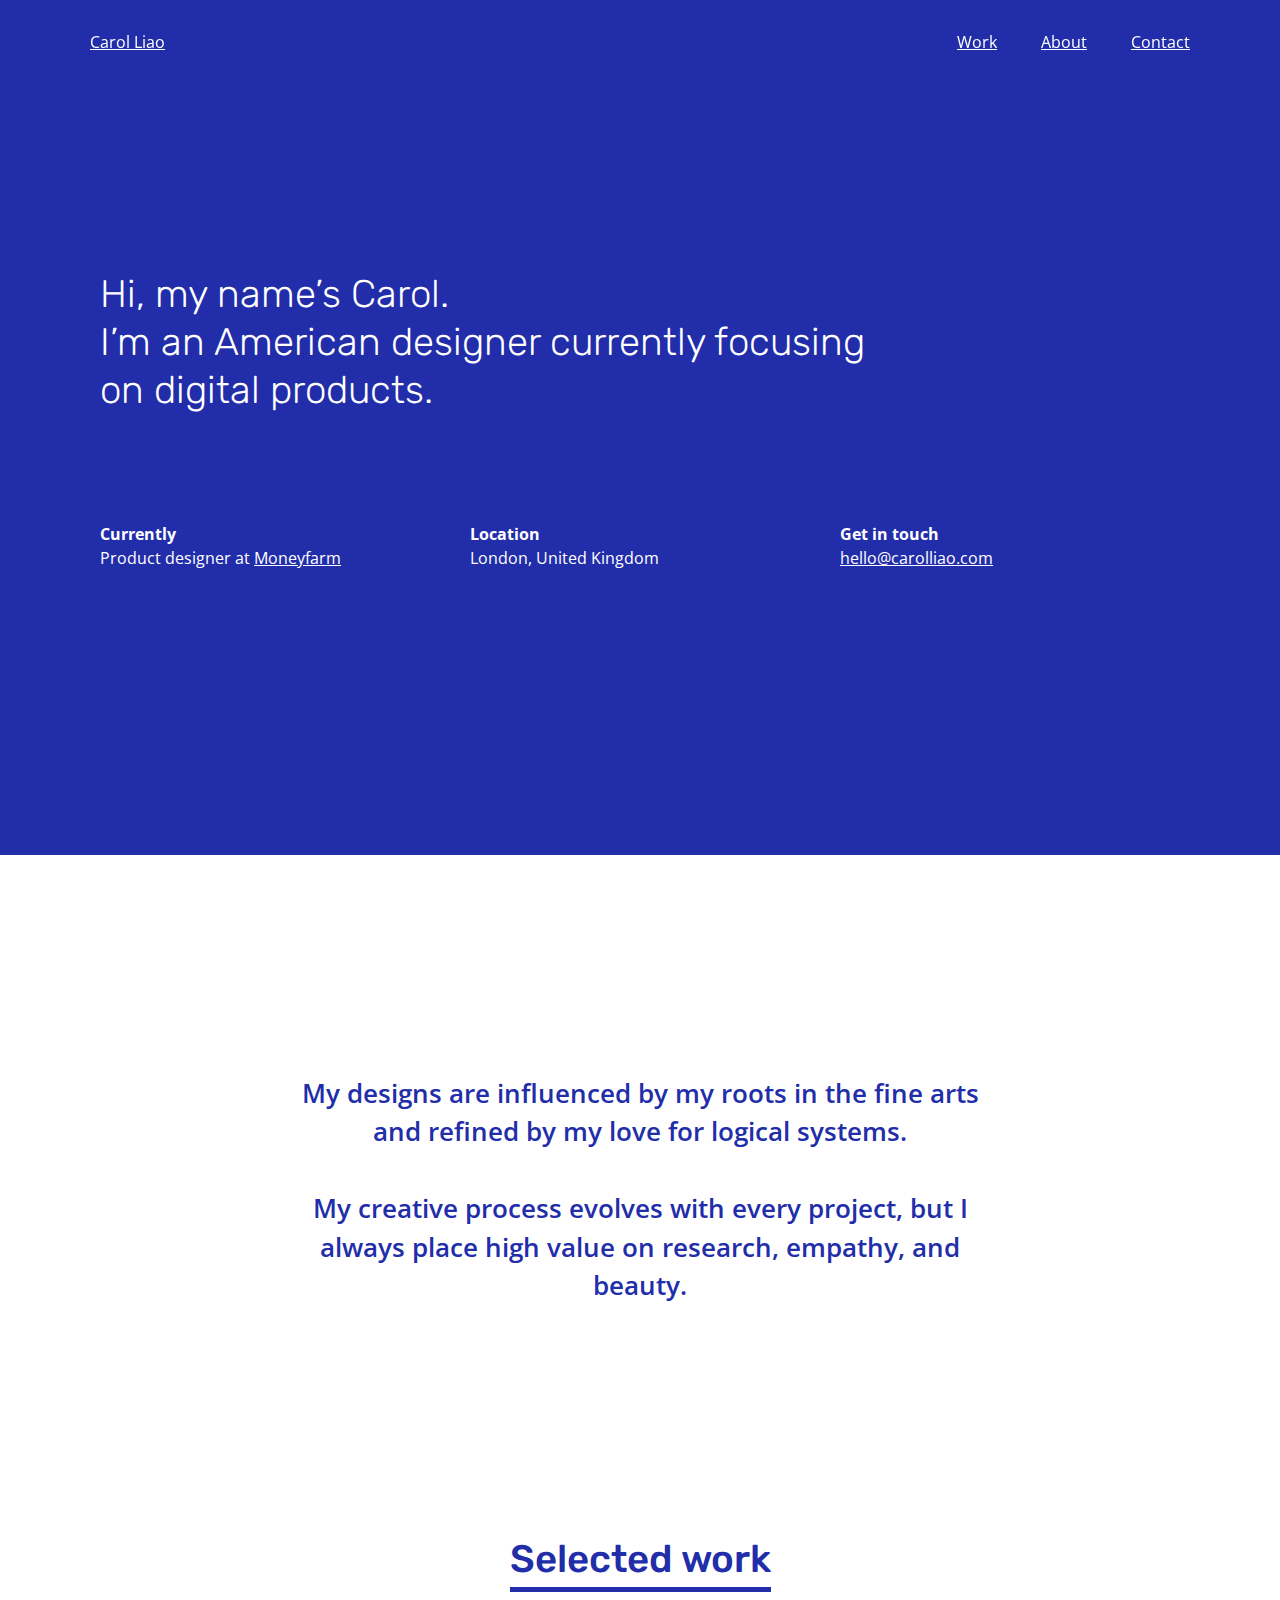
==== commit b5b7489e: "test animations" ====
--- a/index.html
+++ b/index.html
@@ -22,6 +22,7 @@
         <link href="css/style.css" rel="stylesheet">
         <link href="css/jquery.fancybox.css?v=2.1.5" media="screen" rel="stylesheet" type="text/css">
         <link href="css/paging.css" rel="stylesheet"><!-- Resource style -->
+        <link rel="stylesheet" href="css/aos.css" /><!-- Animation style -->
 
     <!-- ––––––––––––––––––––––––––––
      JAVASCRIPT
@@ -49,6 +50,7 @@
               ga('create', 'UA-42166381-1', 'auto');
               ga('send', 'pageview');
         </script>
+        <script src="js/aos.js"></script> <!-- Animation script -->
     </head>
     <body>
         <!-- Menus -->
@@ -96,7 +98,7 @@
         <div id="hero">
             <div class="background show transition">
                 <div class="container">
-                    <div class="col-md-8 herotext">
+                    <div class="col-md-9 herotext">
                         <h2>
                             Hi, my name’s Carol. <br>I’m an American designer currently focusing on digital products.
                         </h2>
@@ -142,6 +144,7 @@
                 <!-- cd-section -->
                 <section class="cd-section preview" id="section1">
                 <div class="solid"></div>
+                <div data-aos="fade-up">
                     <div class="container">
                         <div class="col-lg-4 topmd">
                             <h5>
@@ -151,16 +154,18 @@
                                 <a href="ugrow.html">Philips Avent uGrow</a>
                             </h1>
                             <p>
-                                An app that collects data from connected devices to provide parents with insights and personalized advice. <br><a href="ugrow.html">Read more</a>
+                                An app that collects data from connected devices to provide parents with insights and personalized advice. <a href="ugrow.html">Read more</a>
                             </p>
                         </div><a href="ugrow.html"><img alt="Philips AVENT uGrow app" class="col-lg-8" src="img/ugrow-0.png"></a>
                     </div>
                         <div class="container">
                             <a href="ugrow.html"><img alt="Philips AVENT uGrow app" class="col-md-7 photo topoverlap" src="img/ugrow-3.jpg"></a> <a href="ugrow.html"><img alt="Philips AVENT uGrow app" class="col-md-6 col-md-push-6 photo bottomoverlap" src="img/ugrow-2.png"></a>
                         </div>
+                      </div>
                 </section>
                 <section class="cd-section preview" id="section2">
                 <div class="solid"></div>
+                <div data-aos="fade-up">
                     <div class="container">
                         <div class="col-lg-4 topmd">
                             <h5>
@@ -170,16 +175,18 @@
                                 <a href="vanmoof.html">VanMoof</a>
                             </h1>
                             <p>
-                                A phone and watch app to support the experience of riding a VanMoof smartbike. <br><a href="vanmoof.html">Read more</a>
+                                A phone and watch app to support the experience of riding a VanMoof smartbike. <a href="vanmoof.html">Read more</a>
                             </p>
                         </div><a href="vanmoof.html"><img class="col-lg-8" src="img/vanmoof-0.png"></a>
                     </div>
                         <div class="container topsm">
                             <a href="vanmoof.html"><img alt="VanMoof" class="col-md-6 photo topoverlap" src="img/vanmoof-1.jpg"></a> <a href="vanmoof.html"><img alt="VanMoof" class="col-md-9 col-md-push-3 bottomoverlap" src="img/vanmoof-7.png"></a>
                         </div>
+                      </div>
                 </section>
                 <section class="cd-section preview" id="section3">
                 <div class="solid"></div>
+                <div data-aos="fade-up">
                     <div class="container">
                         <div class="col-lg-4 col-lg-push-8 topmd">
                             <h5>
@@ -189,7 +196,7 @@
                                 <a href="monolith.html">Monolith</a>
                             </h1>
                             <p>
-                                A tool to help retailers take action and increase their in-store conversion. <br><a href="monolith.html">Read more</a>
+                                A tool to help retailers take action and increase their in-store conversion. <a href="monolith.html">Read more</a>
                             </p>
 
                         </div><a href="monolith.html"><img alt="Monolith" class="col-lg-8 col-lg-pull-4" src="img/monolith-0.png"></a>
@@ -197,10 +204,12 @@
                         <div class="container">
                             <a href="monolith.html"><img alt="Monolith" class="col-md-6 col-md-push-6 photo topoverlap" src="img/monolith-2.jpg"></a> <a href="monolith.html"><img alt="Monolith" class="col-md-7 bottomoverlap" src="img/monolith-5.png"></a>
                         </div>
+                      </div>
                 </section>
 
                 <section class="cd-section preview" id="section4">
                 <div class="solid"></div>
+                <div data-aos="fade-up">
                     <div class="container">
                         <div class="col-lg-4 topmd">
                             <h5>
@@ -210,17 +219,19 @@
                                 <a href="sonicarebreath.html">Philips Sonicare Breath</a>
                             </h1>
                             <p>
-                                A digital experience centered around animated visualizations designed to accompany a connected breath measuring device. <br><a href="sonicarebreath.html">Read more</a>
+                                A digital experience centered around animated visualizations designed to accompany a connected breath measuring device. <a href="sonicarebreath.html">Read more</a>
                             </p>
                         </div><a href="sonicarebreath.html"><img class="col-lg-8" src="img/breath-0.png"></a>
                     </div>
                         <div class="container">
                             <a href="sonicarebreath.html"><img alt="Philips Sonicare Breath App" class="col-md-6 photo topoverlap" src="img/breath-3.gif"></a> <a href="sonicarebreath.html"><img alt="Philips Sonicare Breath App" class="col-md-7 col-md-push-5 photo bottomoverlap" src="img/breath-2.jpg"></a>
                         </div>
+                      </div>
                 </section><!-- cd-section -->
 
                 <section class="cd-section preview" id="section5">
                 <div class="solid"></div>
+                <div data-aos="fade-up">
                     <div class="container">
                         <div class="col-lg-4 topmd">
                             <h5>
@@ -230,16 +241,18 @@
                                 <a href="dutchready.html">Dutch Ready</a>
                             </h1>
                             <p>
-                                An identity and web experience for a Dutch tutoring service focusing on helping expats in Amsterdam achieve conversational fluency. <br><a href="dutchready.html">Read more</a>
+                                An identity and web experience for a Dutch tutoring service focusing on helping expats in Amsterdam achieve conversational fluency. <a href="dutchready.html">Read more</a>
                             </p>
                         </div><a href="dutchready.html"><img class="col-lg-8" src="img/dutchready-0.png"></a>
                     </div>
                         <div class="container">
                             <a href="dutchready.html"><img alt="Dutch Ready" class="col-md-6 photo topoverlap" src="img/dutchready-2.gif"></a> <a href="dutchready.html"><img alt="Dutch Ready" class="col-md-7 col-md-push-5 photo bottomoverlap" src="img/dutchready-3.png"></a>
                         </div>
+                      </div>
                 </section>
             <section class="cd-section preview" id="section6">
             <div class="solid"></div>
+            <div data-aos="fade-up">
                 <div class="container">
                     <div class="col-lg-4 col-lg-push-8 topmd">
                         <h5>
@@ -249,13 +262,14 @@
                             <a href="toicon.html">to [icon]</a>
                         </h1>
                         <p>
-                            A project to provide pixel-perfect icon series to the public for free. <br><a href="toicon.html">Read more</a>
+                            A project to provide pixel-perfect icon series to the public for free. <a href="toicon.html">Read more</a>
                         </p>
                     </div><a href="toicon.html"><img alt="to [icon]" class="col-lg-8 col-lg-pull-4" src="img/toicon-0.png"></a>
                 </div>
                     <div class="container">
                         <a href="toicon.html"><img alt="to [icon]" class="col-md-7" src="img/toicon-1.png"></a> <a href="toicon.html"><img alt="to [icon]" class="col-md-5" src="img/toicon-4.gif"></a>
                     </div>
+                  </div>
             </section>
 <!-- end fade -->
             </div>
@@ -312,15 +326,15 @@
             <div id="contact">
                 <div class="container">
                     <div class="col-md-12 center">
-                        <h3>
+                        <h1>
                             CV and references available upon request<br>
 
                             <a href="mailto:hello@carolliao.com" target="blank">hello@carolliao.com</a>
-                        </h3>
-                        <h3 class="topmd">
+                        </h1>
+                        <h1 class="topmd">
                             Elsewhere on the web<br>
                             <a href="http://www.linkedin.com/in/cliao90" target="blank">linkedin</a> / <a href="http://medium.com/@thecarolizer" target="blank">medium</a> / <a href="http://www.behance.net/carolliao" target="blank">behance</a> / <a href="https://github.com/cliao" target="blank">github</a>
-                        </h3>
+                        </h1>
                     </div>
                 </div>
                 <div class="container toplg">
@@ -356,5 +370,9 @@
                   }
               });
         </script>
+        <!-- Animation script -->
+        <script>
+          AOS.init();
+        </script>
     </body>
 </html>
--- a/css/style.css
+++ b/css/style.css
@@ -1,11 +1,11 @@
-@import url('https://fonts.googleapis.com/css?family=Montserrat:400,500,600|Space+Mono');
+@import url('https://fonts.googleapis.com/css?family=Open+Sans:400,600,700|Rubik:500');
 
 /* ––––––––––––––––––––––––––––
    GENERAL STYLES
    –––––––––––––––––––––––––––– */
 
 body {
-    font-family: 'montserrat', sans-serif;
+    font-family: 'Open Sans', sans-serif;
     font-size: 1rem;
     max-width: 100%;
     overflow-x: hidden;
@@ -24,12 +24,12 @@
 }
 
 ::-moz-selection {
-    background: #ED5656;
+    background: #060D61;
     color: white;
 }
 
 ::selection {
-    background: #ED5656;
+    background: #060D61;
     color: white;
 }
 
@@ -59,6 +59,12 @@
 
 .preview {
     margin-bottom: 0px;
+}
+
+.preview img:hover{
+  transition: all .3s ease-in-out;
+  transform: scale(1.1);
+
 }
 
 .solid {
@@ -82,11 +88,11 @@
     color: #222daa;
     text-decoration: underline;
     text-align: left;
-    font-family: 'Space Mono', sans-serif;
+    font-family: 'Open Sans', sans-serif;
 }
 
 a:hover {
-    color: #ED5656;
+    color: #060D61;
     cursor: crosshair;
 }
 
@@ -104,15 +110,14 @@
 }
 
 h1 {
-    font-family: 'montserrat', sans-serif;
-    font-weight: 600;
+    font-family: 'rubik', sans-serif;
     font-size: 2rem;
-    line-height: 2.8rem;
+    line-height: 2.4rem;
     margin-bottom: 14px;
 }
 
 h1 a {
-    font-family: 'montserrat', sans-serif;
+    font-family: 'rubik', sans-serif;
     text-decoration: none;
 }
 
@@ -121,32 +126,32 @@
 }
 
 h2 {
-    font-family: 'montserrat', sans-serif;
-    font-weight: 500;
-    font-size: 1.4rem;
-    line-height: 2.2rem;
+    font-family: 'rubik', sans-serif;
+    font-size: 1.8rem;
+    line-height: 2.4rem;
 }
 
 h3 {
-    font-weight: 500;
-    font-size: 1.3rem;
-    line-height: 2rem;
+    font-family: 'Open Sans', sans-serif;
+    font-weight: 600;
+    font-size: 1.6rem;
+    line-height: 2.4rem;
 }
 
 h3 a {
-    font-family: 'montserrat', sans-serif;
-    font-weight: 500;
+    font-family: 'Open Sans', sans-serif;
+    font-weight: 600;
 }
 
 h4 {
-    font-family: 'Space Mono', sans-serif;
+    font-family: 'Open Sans', sans-serif;
     font-weight: 400;
     font-size: 1rem;
     line-height: 1.5rem;
 }
 
 h5 {
-    font-family: 'Space Mono', sans-serif;
+    font-family: 'Open Sans', sans-serif;
     font-size: 1rem;
     line-height: 1.8rem;
 }
@@ -227,7 +232,7 @@
 
 .projecthero {
     background-color: #F6F8F9;
-    height: 500px;
+    height: 700px;
     padding-top: 40px;
 }
 
@@ -284,7 +289,7 @@
 }
 
 .side {
-    font-family: 'Space Mono', sans-serif;
+    font-family: 'Open Sans', sans-serif;
     position: fixed;
     top: 60%;
     left: 55px;
@@ -343,7 +348,7 @@
 }
 
 #contact a:hover {
-    color: #ED5656;
+    color: #C7D3D9;
     ;
 }
 
@@ -396,19 +401,16 @@
 @media (min-width: 992px) {
     p {
     }
-    h1 {       
-        font-size: 2.1rem;
+    h1 {
+        font-size: 2.4rem;
         line-height: 3rem;
     }
     h2 {
-        font-weight: 500;
-        font-size: 2.2rem;
-        line-height: 2.8rem;
+        font-size: 2.4rem;
+        line-height: 3rem;
+        font-weight: 300;
     }
     h3 {
-        font-weight: 500;
-        font-size: 1.8rem;
-        line-height: 2.8rem;
     }
     h5 {}
     h6 {}
@@ -532,4 +534,4 @@
     .topxl {
         margin-top: 350px;
     }
-}+}
